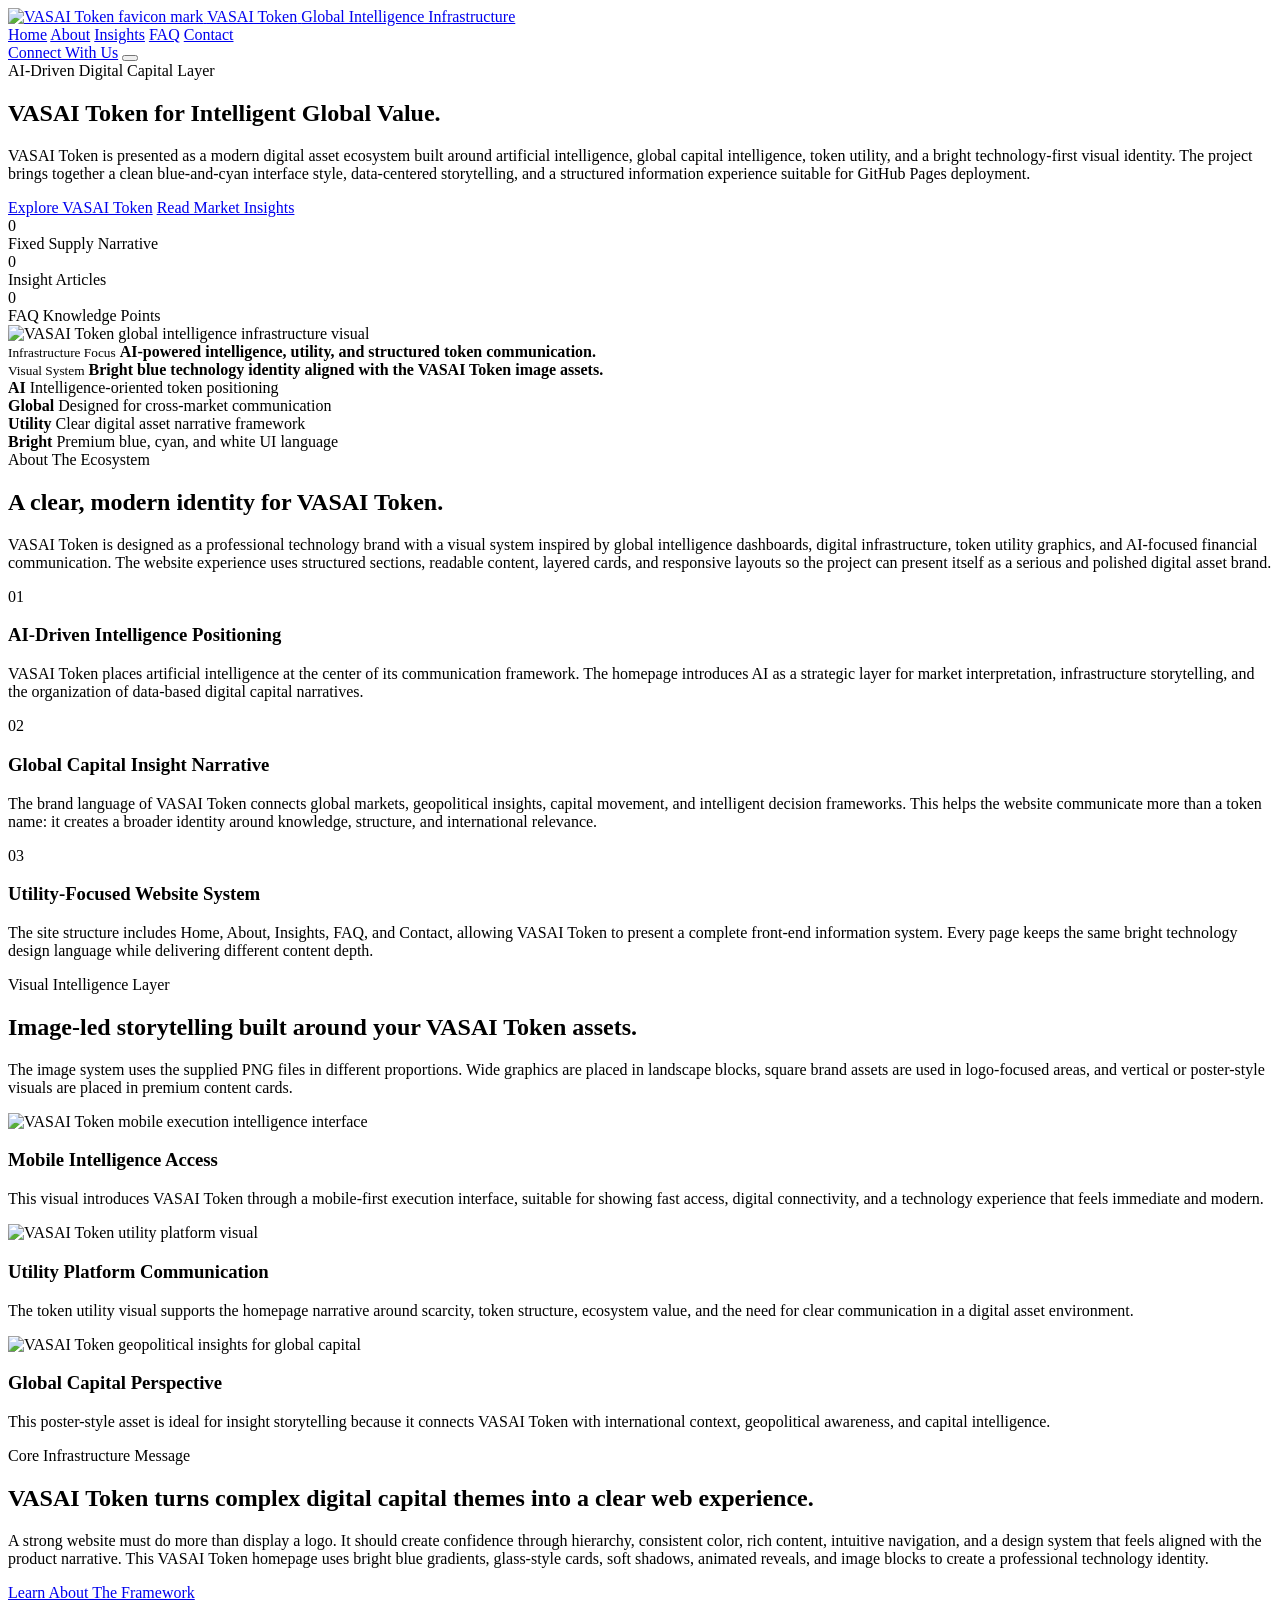
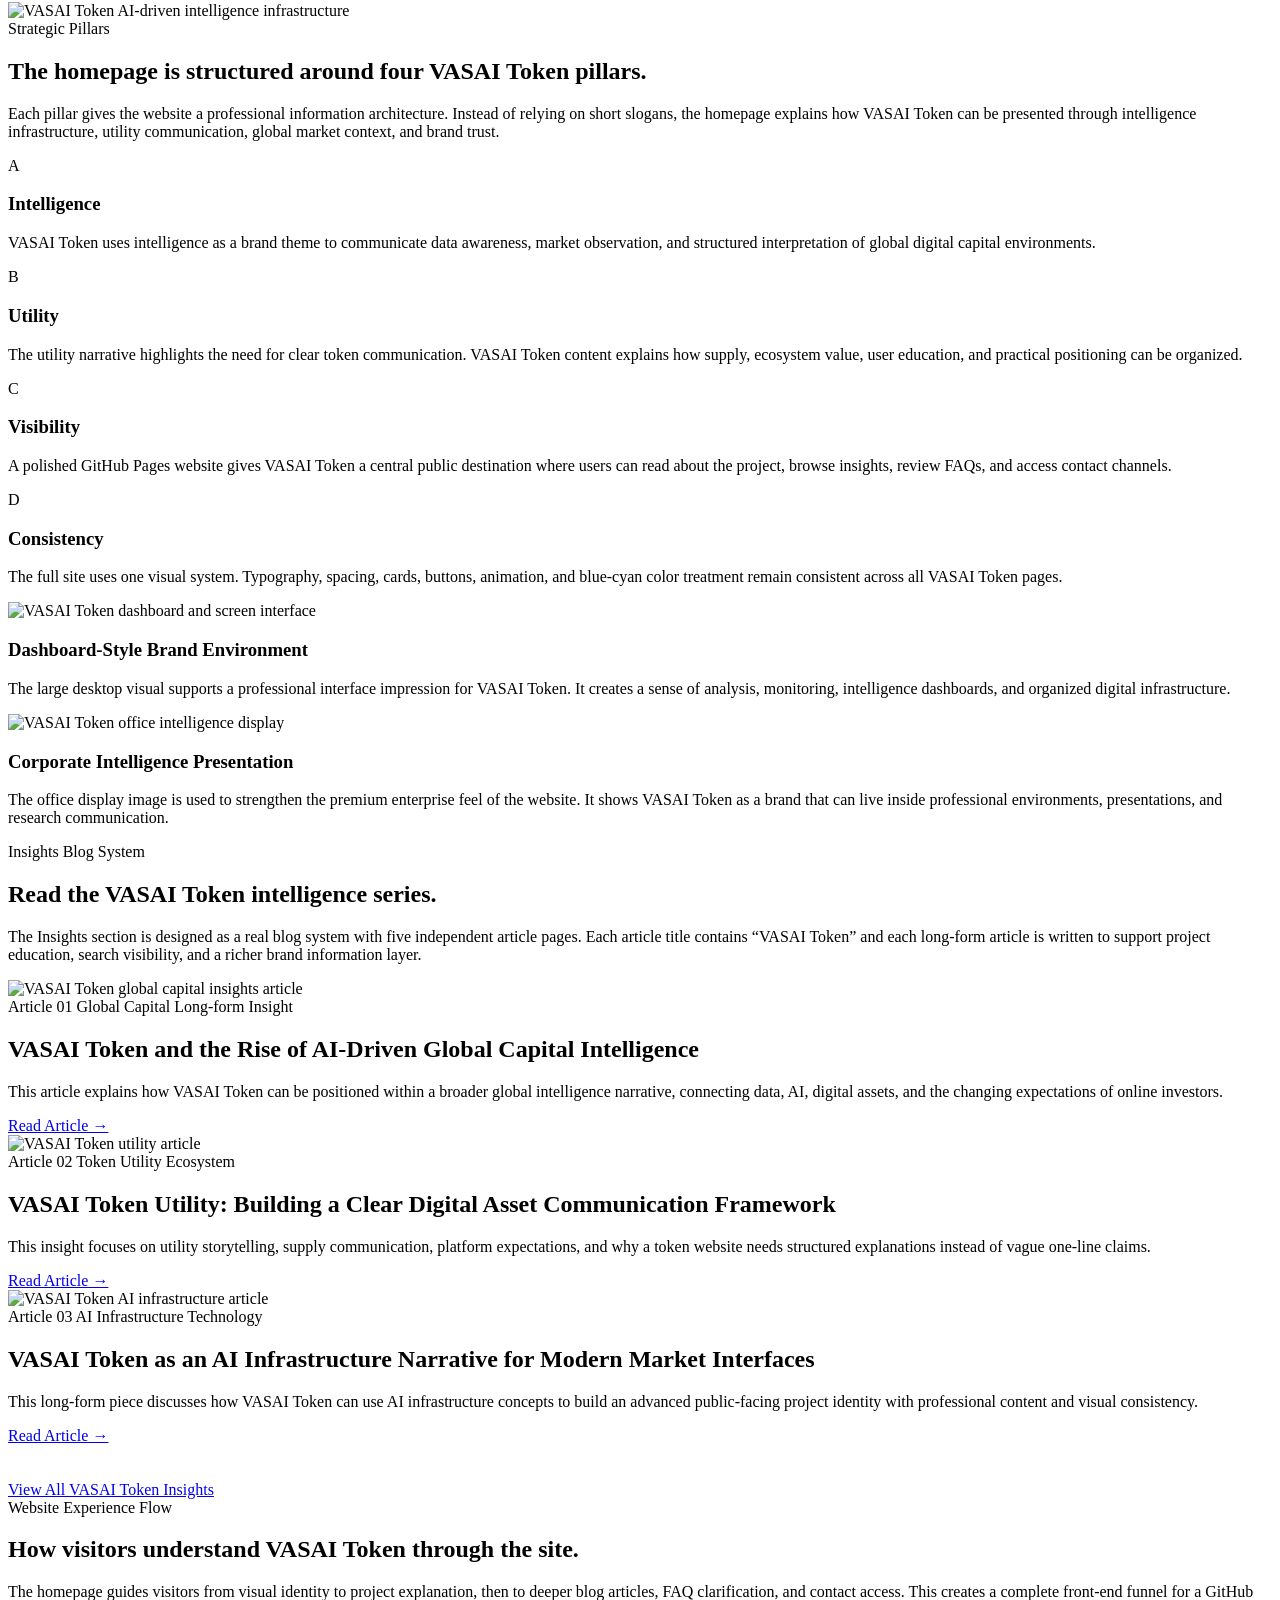
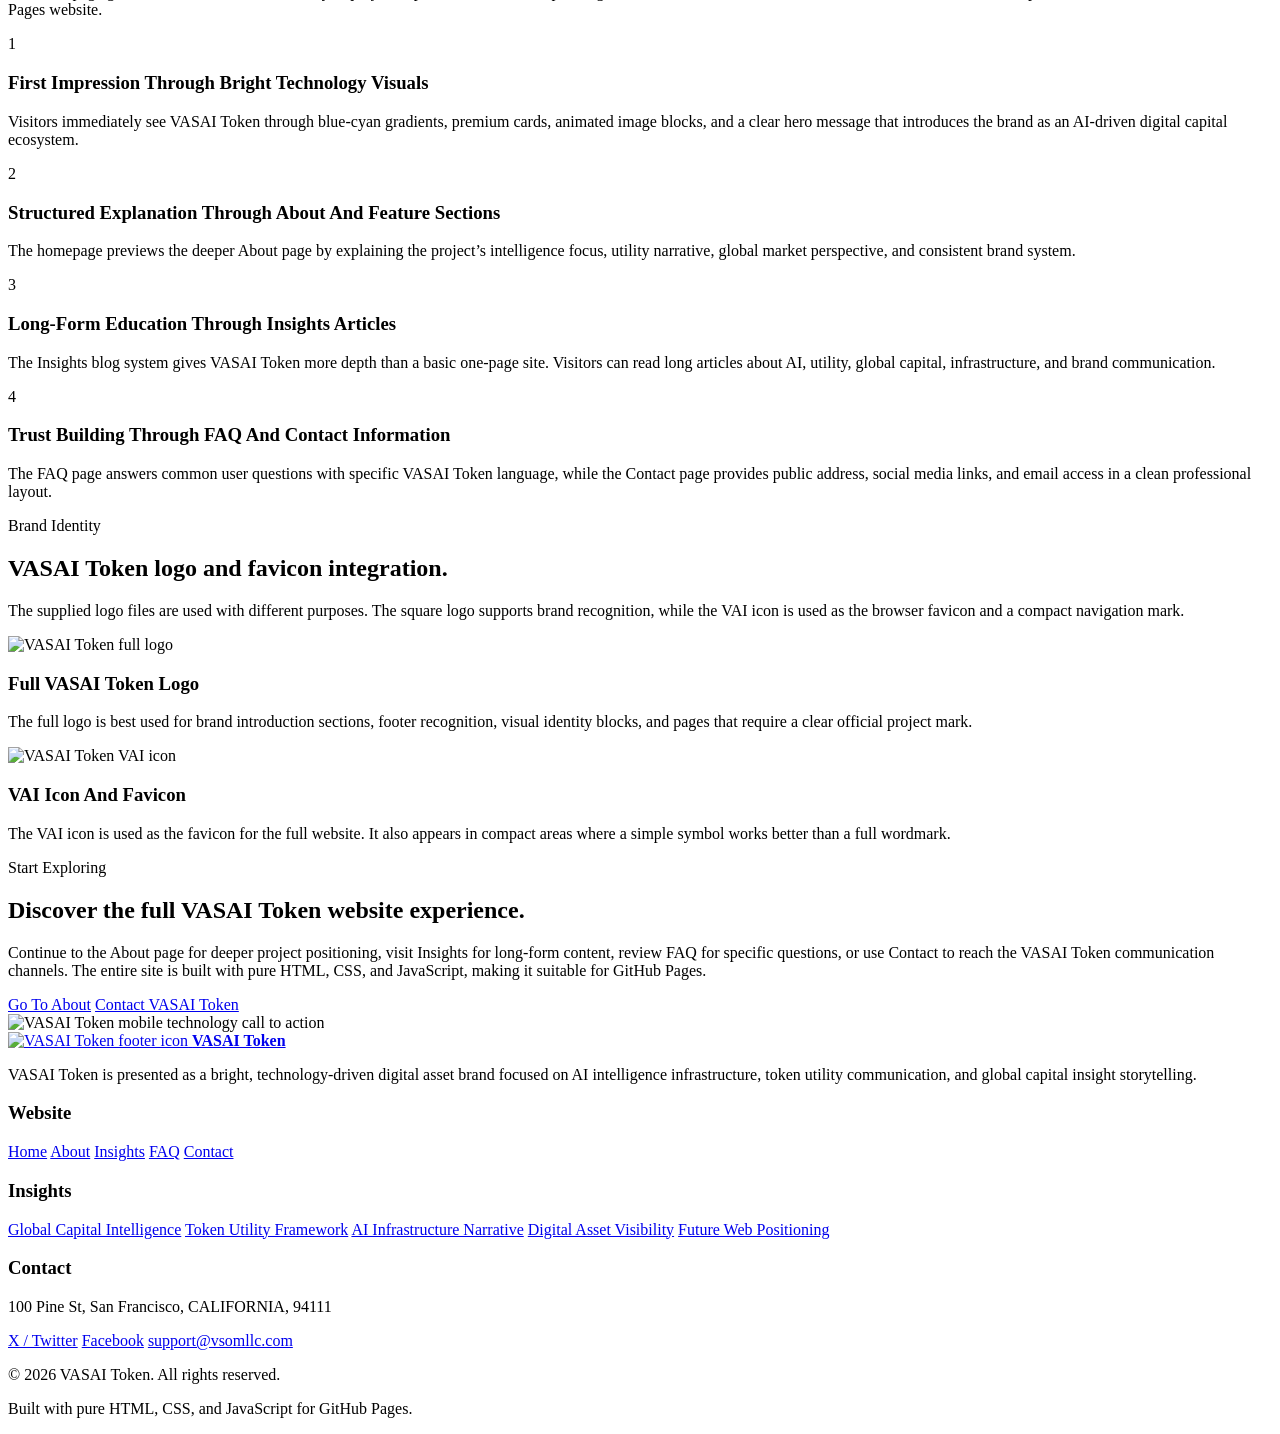
==== index.html @ 3eae5c6b "Create index.html" ====
<!DOCTYPE html>
<html lang="en">
<head>
  <meta charset="UTF-8">
  <meta name="viewport" content="width=device-width, initial-scale=1.0">

  <title>VASAI Token | Global Intelligence Infrastructure for AI-Driven Digital Capital</title>
  <meta name="description" content="VASAI Token is a bright technology-driven digital asset brand built around AI intelligence infrastructure, global insights, token utility, and a modern capital ecosystem.">
  <meta name="keywords" content="VASAI Token, AI token, digital capital, intelligence infrastructure, token utility, global insights, VASAI">
  <meta name="author" content="VASAI Token">

  <meta property="og:title" content="VASAI Token | Global Intelligence Infrastructure">
  <meta property="og:description" content="Explore VASAI Token, a modern digital capital ecosystem designed with AI-driven intelligence infrastructure, bright technology visuals, and global market insight positioning.">
  <meta property="og:type" content="website">
  <meta property="og:url" content="https://VASAIToken.github.io">
  <meta property="og:image" content="https://VASAIToken.github.io/images/4.png">

  <link rel="icon" type="image/png" href="images/vai.png">
  <link rel="stylesheet" href="css/style.css">
  <script defer src="js/main.js"></script>
</head>

<body>
  <!-- ================= Header ================= -->
  <header class="site-header">
    <div class="container">
      <div class="navbar">
        <a href="index.html" class="brand" aria-label="VASAI Token Home">
          <img src="images/vai.png" alt="VASAI Token favicon mark">
          <span class="brand-text">
            <span class="brand-name">VASAI Token</span>
            <span class="brand-tagline">Global Intelligence Infrastructure</span>
          </span>
        </a>

        <nav class="nav-links" aria-label="Main navigation">
          <a href="index.html">Home</a>
          <a href="about.html">About</a>
          <a href="insights.html">Insights</a>
          <a href="faq.html">FAQ</a>
          <a href="contact.html">Contact</a>
        </nav>

        <div class="nav-actions">
          <a href="contact.html" class="btn btn-primary">Connect With Us</a>
          <button class="menu-toggle" aria-label="Open menu">
            <span></span>
            <span></span>
            <span></span>
          </button>
        </div>
      </div>
    </div>
  </header>

  <main class="page-main">
    <!-- ================= Hero ================= -->
    <section class="hero">
      <div class="container">
        <div class="hero-grid">
          <div class="hero-content fade-in">
            <span class="kicker">AI-Driven Digital Capital Layer</span>

            <h1 class="hero-title">
              <span>VASAI Token</span>
              <span class="gradient-text">for Intelligent</span>
              <span>Global Value.</span>
            </h1>

            <p class="hero-copy">
              VASAI Token is presented as a modern digital asset ecosystem built around artificial intelligence,
              global capital intelligence, token utility, and a bright technology-first visual identity. The project
              brings together a clean blue-and-cyan interface style, data-centered storytelling, and a structured
              information experience suitable for GitHub Pages deployment.
            </p>

            <div class="hero-actions">
              <a href="about.html" class="btn btn-primary">Explore VASAI Token</a>
              <a href="insights.html" class="btn btn-secondary">Read Market Insights</a>
            </div>

            <div class="hero-metrics">
              <div class="metric-card">
                <div class="metric-value" data-count="400" data-suffix="M">0</div>
                <div class="metric-label">Fixed Supply Narrative</div>
              </div>

              <div class="metric-card">
                <div class="metric-value" data-count="5" data-suffix="+">0</div>
                <div class="metric-label">Insight Articles</div>
              </div>

              <div class="metric-card">
                <div class="metric-value" data-count="15" data-suffix="+">0</div>
                <div class="metric-label">FAQ Knowledge Points</div>
              </div>
            </div>
          </div>

          <div class="hero-visual reveal">
            <div class="orb orb-a float"></div>
            <div class="orb orb-b float-delay"></div>

            <div class="hero-frame pulse-glow">
              <img src="images/4.png" alt="VASAI Token global intelligence infrastructure visual">
            </div>

            <div class="float-card one float">
              <small>Infrastructure Focus</small>
              <strong>AI-powered intelligence, utility, and structured token communication.</strong>
            </div>

            <div class="float-card two float-delay">
              <small>Visual System</small>
              <strong>Bright blue technology identity aligned with the VASAI Token image assets.</strong>
            </div>
          </div>
        </div>
      </div>
    </section>

    <!-- ================= Trust / Positioning Strip ================= -->
    <section class="section-sm">
      <div class="container">
        <div class="stat-strip reveal">
          <div class="stat-box">
            <strong>AI</strong>
            <span>Intelligence-oriented token positioning</span>
          </div>

          <div class="stat-box">
            <strong>Global</strong>
            <span>Designed for cross-market communication</span>
          </div>

          <div class="stat-box">
            <strong>Utility</strong>
            <span>Clear digital asset narrative framework</span>
          </div>

          <div class="stat-box">
            <strong>Bright</strong>
            <span>Premium blue, cyan, and white UI language</span>
          </div>
        </div>
      </div>
    </section>

    <!-- ================= About Preview ================= -->
    <section class="section">
      <div class="container">
        <div class="section-head split">
          <div class="reveal">
            <span class="kicker">About The Ecosystem</span>
            <h2 class="section-title">A clear, modern identity for VASAI Token.</h2>
          </div>

          <p class="section-lead reveal">
            VASAI Token is designed as a professional technology brand with a visual system inspired by global
            intelligence dashboards, digital infrastructure, token utility graphics, and AI-focused financial
            communication. The website experience uses structured sections, readable content, layered cards,
            and responsive layouts so the project can present itself as a serious and polished digital asset brand.
          </p>
        </div>

        <div class="grid-3">
          <article class="card reveal">
            <div class="icon-badge">01</div>
            <h3>AI-Driven Intelligence Positioning</h3>
            <p>
              VASAI Token places artificial intelligence at the center of its communication framework. The homepage
              introduces AI as a strategic layer for market interpretation, infrastructure storytelling, and the
              organization of data-based digital capital narratives.
            </p>
          </article>

          <article class="card reveal">
            <div class="icon-badge">02</div>
            <h3>Global Capital Insight Narrative</h3>
            <p>
              The brand language of VASAI Token connects global markets, geopolitical insights, capital movement,
              and intelligent decision frameworks. This helps the website communicate more than a token name: it
              creates a broader identity around knowledge, structure, and international relevance.
            </p>
          </article>

          <article class="card reveal">
            <div class="icon-badge">03</div>
            <h3>Utility-Focused Website System</h3>
            <p>
              The site structure includes Home, About, Insights, FAQ, and Contact, allowing VASAI Token to present
              a complete front-end information system. Every page keeps the same bright technology design language
              while delivering different content depth.
            </p>
          </article>
        </div>
      </div>
    </section>

    <!-- ================= Visual Story Section ================= -->
    <section class="section">
      <div class="container">
        <div class="section-head text-center reveal">
          <span class="kicker">Visual Intelligence Layer</span>
          <h2 class="section-title">Image-led storytelling built around your VASAI Token assets.</h2>
          <p class="section-lead">
            The image system uses the supplied PNG files in different proportions. Wide graphics are placed in
            landscape blocks, square brand assets are used in logo-focused areas, and vertical or poster-style
            visuals are placed in premium content cards.
          </p>
        </div>

        <div class="grid-3">
          <div class="image-card image-wide reveal">
            <img src="images/1.png" alt="VASAI Token mobile execution intelligence interface">
            <div class="image-caption">
              <h3>Mobile Intelligence Access</h3>
              <p>
                This visual introduces VASAI Token through a mobile-first execution interface, suitable for showing
                fast access, digital connectivity, and a technology experience that feels immediate and modern.
              </p>
            </div>
          </div>

          <div class="image-card image-wide reveal">
            <img src="images/2.png" alt="VASAI Token utility platform visual">
            <div class="image-caption">
              <h3>Utility Platform Communication</h3>
              <p>
                The token utility visual supports the homepage narrative around scarcity, token structure, ecosystem
                value, and the need for clear communication in a digital asset environment.
              </p>
            </div>
          </div>

          <div class="image-card image-tall reveal">
            <img src="images/3.png" alt="VASAI Token geopolitical insights for global capital">
            <div class="image-caption">
              <h3>Global Capital Perspective</h3>
              <p>
                This poster-style asset is ideal for insight storytelling because it connects VASAI Token with
                international context, geopolitical awareness, and capital intelligence.
              </p>
            </div>
          </div>
        </div>
      </div>
    </section>

    <!-- ================= Feature Band ================= -->
    <section class="section">
      <div class="container">
        <div class="feature-band reveal">
          <div class="feature-band-grid">
            <div>
              <span class="kicker">Core Infrastructure Message</span>
              <h2>VASAI Token turns complex digital capital themes into a clear web experience.</h2>
              <p>
                A strong website must do more than display a logo. It should create confidence through hierarchy,
                consistent color, rich content, intuitive navigation, and a design system that feels aligned with
                the product narrative. This VASAI Token homepage uses bright blue gradients, glass-style cards,
                soft shadows, animated reveals, and image blocks to create a professional technology identity.
              </p>
              <a href="about.html" class="btn btn-secondary">Learn About The Framework</a>
            </div>

            <div>
              <img src="images/5.png" alt="VASAI Token AI-driven intelligence infrastructure">
            </div>
          </div>
        </div>
      </div>
    </section>

    <!-- ================= Core Pillars ================= -->
    <section class="section">
      <div class="container">
        <div class="section-head split">
          <div class="reveal">
            <span class="kicker">Strategic Pillars</span>
            <h2 class="section-title">The homepage is structured around four VASAI Token pillars.</h2>
          </div>

          <p class="section-lead reveal">
            Each pillar gives the website a professional information architecture. Instead of relying on short
            slogans, the homepage explains how VASAI Token can be presented through intelligence infrastructure,
            utility communication, global market context, and brand trust.
          </p>
        </div>

        <div class="grid-4">
          <article class="card reveal">
            <div class="icon-badge">A</div>
            <h3>Intelligence</h3>
            <p>
              VASAI Token uses intelligence as a brand theme to communicate data awareness, market observation,
              and structured interpretation of global digital capital environments.
            </p>
          </article>

          <article class="card reveal">
            <div class="icon-badge">B</div>
            <h3>Utility</h3>
            <p>
              The utility narrative highlights the need for clear token communication. VASAI Token content explains
              how supply, ecosystem value, user education, and practical positioning can be organized.
            </p>
          </article>

          <article class="card reveal">
            <div class="icon-badge">C</div>
            <h3>Visibility</h3>
            <p>
              A polished GitHub Pages website gives VASAI Token a central public destination where users can read
              about the project, browse insights, review FAQs, and access contact channels.
            </p>
          </article>

          <article class="card reveal">
            <div class="icon-badge">D</div>
            <h3>Consistency</h3>
            <p>
              The full site uses one visual system. Typography, spacing, cards, buttons, animation, and blue-cyan
              color treatment remain consistent across all VASAI Token pages.
            </p>
          </article>
        </div>
      </div>
    </section>

    <!-- ================= Product / Dashboard Visual ================= -->
    <section class="section">
      <div class="container">
        <div class="grid-2">
          <div class="image-card image-wide reveal">
            <img src="images/6.png" alt="VASAI Token dashboard and screen interface">
            <div class="image-caption">
              <h3>Dashboard-Style Brand Environment</h3>
              <p>
                The large desktop visual supports a professional interface impression for VASAI Token. It creates
                a sense of analysis, monitoring, intelligence dashboards, and organized digital infrastructure.
              </p>
            </div>
          </div>

          <div class="image-card image-wide reveal">
            <img src="images/7.png" alt="VASAI Token office intelligence display">
            <div class="image-caption">
              <h3>Corporate Intelligence Presentation</h3>
              <p>
                The office display image is used to strengthen the premium enterprise feel of the website. It shows
                VASAI Token as a brand that can live inside professional environments, presentations, and research
                communication.
              </p>
            </div>
          </div>
        </div>
      </div>
    </section>

    <!-- ================= Insights Preview ================= -->
    <section class="section">
      <div class="container">
        <div class="section-head text-center reveal">
          <span class="kicker">Insights Blog System</span>
          <h2 class="section-title">Read the VASAI Token intelligence series.</h2>
          <p class="section-lead">
            The Insights section is designed as a real blog system with five independent article pages. Each article
            title contains “VASAI Token” and each long-form article is written to support project education, search
            visibility, and a richer brand information layer.
          </p>
        </div>

        <div class="blog-grid">
          <article class="blog-card reveal">
            <div class="blog-card-image">
              <img src="images/3.png" alt="VASAI Token global capital insights article">
            </div>

            <div>
              <div class="blog-meta">
                <span>Article 01</span>
                <span>Global Capital</span>
                <span>Long-form Insight</span>
              </div>
              <h2>VASAI Token and the Rise of AI-Driven Global Capital Intelligence</h2>
              <p>
                This article explains how VASAI Token can be positioned within a broader global intelligence narrative,
                connecting data, AI, digital assets, and the changing expectations of online investors.
              </p>
              <a href="article-1.html" class="btn-text">Read Article →</a>
            </div>
          </article>

          <article class="blog-card reveal">
            <div class="blog-card-image">
              <img src="images/2.png" alt="VASAI Token utility article">
            </div>

            <div>
              <div class="blog-meta">
                <span>Article 02</span>
                <span>Token Utility</span>
                <span>Ecosystem</span>
              </div>
              <h2>VASAI Token Utility: Building a Clear Digital Asset Communication Framework</h2>
              <p>
                This insight focuses on utility storytelling, supply communication, platform expectations, and why
                a token website needs structured explanations instead of vague one-line claims.
              </p>
              <a href="article-2.html" class="btn-text">Read Article →</a>
            </div>
          </article>

          <article class="blog-card reveal">
            <div class="blog-card-image">
              <img src="images/5.png" alt="VASAI Token AI infrastructure article">
            </div>

            <div>
              <div class="blog-meta">
                <span>Article 03</span>
                <span>AI Infrastructure</span>
                <span>Technology</span>
              </div>
              <h2>VASAI Token as an AI Infrastructure Narrative for Modern Market Interfaces</h2>
              <p>
                This long-form piece discusses how VASAI Token can use AI infrastructure concepts to build an advanced
                public-facing project identity with professional content and visual consistency.
              </p>
              <a href="article-3.html" class="btn-text">Read Article →</a>
            </div>
          </article>
        </div>

        <div class="text-center" style="margin-top: 36px;">
          <a href="insights.html" class="btn btn-primary">View All VASAI Token Insights</a>
        </div>
      </div>
    </section>

    <!-- ================= Process / Roadmap Style Section ================= -->
    <section class="section">
      <div class="container">
        <div class="section-head split">
          <div class="reveal">
            <span class="kicker">Website Experience Flow</span>
            <h2 class="section-title">How visitors understand VASAI Token through the site.</h2>
          </div>

          <p class="section-lead reveal">
            The homepage guides visitors from visual identity to project explanation, then to deeper blog articles,
            FAQ clarification, and contact access. This creates a complete front-end funnel for a GitHub Pages website.
          </p>
        </div>

        <div class="timeline">
          <div class="timeline-item reveal">
            <div class="timeline-number">1</div>
            <h3>First Impression Through Bright Technology Visuals</h3>
            <p>
              Visitors immediately see VASAI Token through blue-cyan gradients, premium cards, animated image blocks,
              and a clear hero message that introduces the brand as an AI-driven digital capital ecosystem.
            </p>
          </div>

          <div class="timeline-item reveal">
            <div class="timeline-number">2</div>
            <h3>Structured Explanation Through About And Feature Sections</h3>
            <p>
              The homepage previews the deeper About page by explaining the project’s intelligence focus, utility
              narrative, global market perspective, and consistent brand system.
            </p>
          </div>

          <div class="timeline-item reveal">
            <div class="timeline-number">3</div>
            <h3>Long-Form Education Through Insights Articles</h3>
            <p>
              The Insights blog system gives VASAI Token more depth than a basic one-page site. Visitors can read
              long articles about AI, utility, global capital, infrastructure, and brand communication.
            </p>
          </div>

          <div class="timeline-item reveal">
            <div class="timeline-number">4</div>
            <h3>Trust Building Through FAQ And Contact Information</h3>
            <p>
              The FAQ page answers common user questions with specific VASAI Token language, while the Contact page
              provides public address, social media links, and email access in a clean professional layout.
            </p>
          </div>
        </div>
      </div>
    </section>

    <!-- ================= Logo / Brand System ================= -->
    <section class="section">
      <div class="container">
        <div class="section-head text-center reveal">
          <span class="kicker">Brand Identity</span>
          <h2 class="section-title">VASAI Token logo and favicon integration.</h2>
          <p class="section-lead">
            The supplied logo files are used with different purposes. The square logo supports brand recognition,
            while the VAI icon is used as the browser favicon and a compact navigation mark.
          </p>
        </div>

        <div class="grid-2">
          <div class="image-card image-square reveal">
            <img src="images/logo.png" alt="VASAI Token full logo">
            <div class="image-caption">
              <h3>Full VASAI Token Logo</h3>
              <p>
                The full logo is best used for brand introduction sections, footer recognition, visual identity
                blocks, and pages that require a clear official project mark.
              </p>
            </div>
          </div>

          <div class="image-card image-square reveal">
            <img src="images/vai.png" alt="VASAI Token VAI icon">
            <div class="image-caption">
              <h3>VAI Icon And Favicon</h3>
              <p>
                The VAI icon is used as the favicon for the full website. It also appears in compact areas where
                a simple symbol works better than a full wordmark.
              </p>
            </div>
          </div>
        </div>
      </div>
    </section>

    <!-- ================= Final CTA ================= -->
    <section class="section">
      <div class="container">
        <div class="feature-band reveal">
          <div class="feature-band-grid">
            <div>
              <span class="kicker">Start Exploring</span>
              <h2>Discover the full VASAI Token website experience.</h2>
              <p>
                Continue to the About page for deeper project positioning, visit Insights for long-form content,
                review FAQ for specific questions, or use Contact to reach the VASAI Token communication channels.
                The entire site is built with pure HTML, CSS, and JavaScript, making it suitable for GitHub Pages.
              </p>

              <div class="hero-actions">
                <a href="about.html" class="btn btn-secondary">Go To About</a>
                <a href="contact.html" class="btn btn-primary">Contact VASAI Token</a>
              </div>
            </div>

            <div>
              <img src="images/1.png" alt="VASAI Token mobile technology call to action">
            </div>
          </div>
        </div>
      </div>
    </section>
  </main>

  <!-- ================= Footer ================= -->
  <footer class="site-footer">
    <div class="container">
      <div class="footer-grid">
        <div class="footer-col">
          <a href="index.html" class="footer-brand">
            <img src="images/vai.png" alt="VASAI Token footer icon">
            <strong>VASAI Token</strong>
          </a>

          <p class="footer-text">
            VASAI Token is presented as a bright, technology-driven digital asset brand focused on AI intelligence
            infrastructure, token utility communication, and global capital insight storytelling.
          </p>
        </div>

        <div class="footer-col">
          <h3>Website</h3>
          <a href="index.html">Home</a>
          <a href="about.html">About</a>
          <a href="insights.html">Insights</a>
          <a href="faq.html">FAQ</a>
          <a href="contact.html">Contact</a>
        </div>

        <div class="footer-col">
          <h3>Insights</h3>
          <a href="article-1.html">Global Capital Intelligence</a>
          <a href="article-2.html">Token Utility Framework</a>
          <a href="article-3.html">AI Infrastructure Narrative</a>
          <a href="article-4.html">Digital Asset Visibility</a>
          <a href="article-5.html">Future Web Positioning</a>
        </div>

        <div class="footer-col">
          <h3>Contact</h3>
          <p>100 Pine St, San Francisco, CALIFORNIA, 94111</p>
          <a href="https://x.com/VaneMatrixNEWS" target="_blank" rel="noopener noreferrer">X / Twitter</a>
          <a href="https://www.facebook.com/profile.php?id=61590286723807" target="_blank" rel="noopener noreferrer">Facebook</a>
          <a href="mailto:support@vsomllc.com">support@vsomllc.com</a>
        </div>
      </div>

      <div class="footer-bottom">
        <p>© 2026 VASAI Token. All rights reserved.</p>
        <p>Built with pure HTML, CSS, and JavaScript for GitHub Pages.</p>
      </div>
    </div>
  </footer>
</body>
</html>
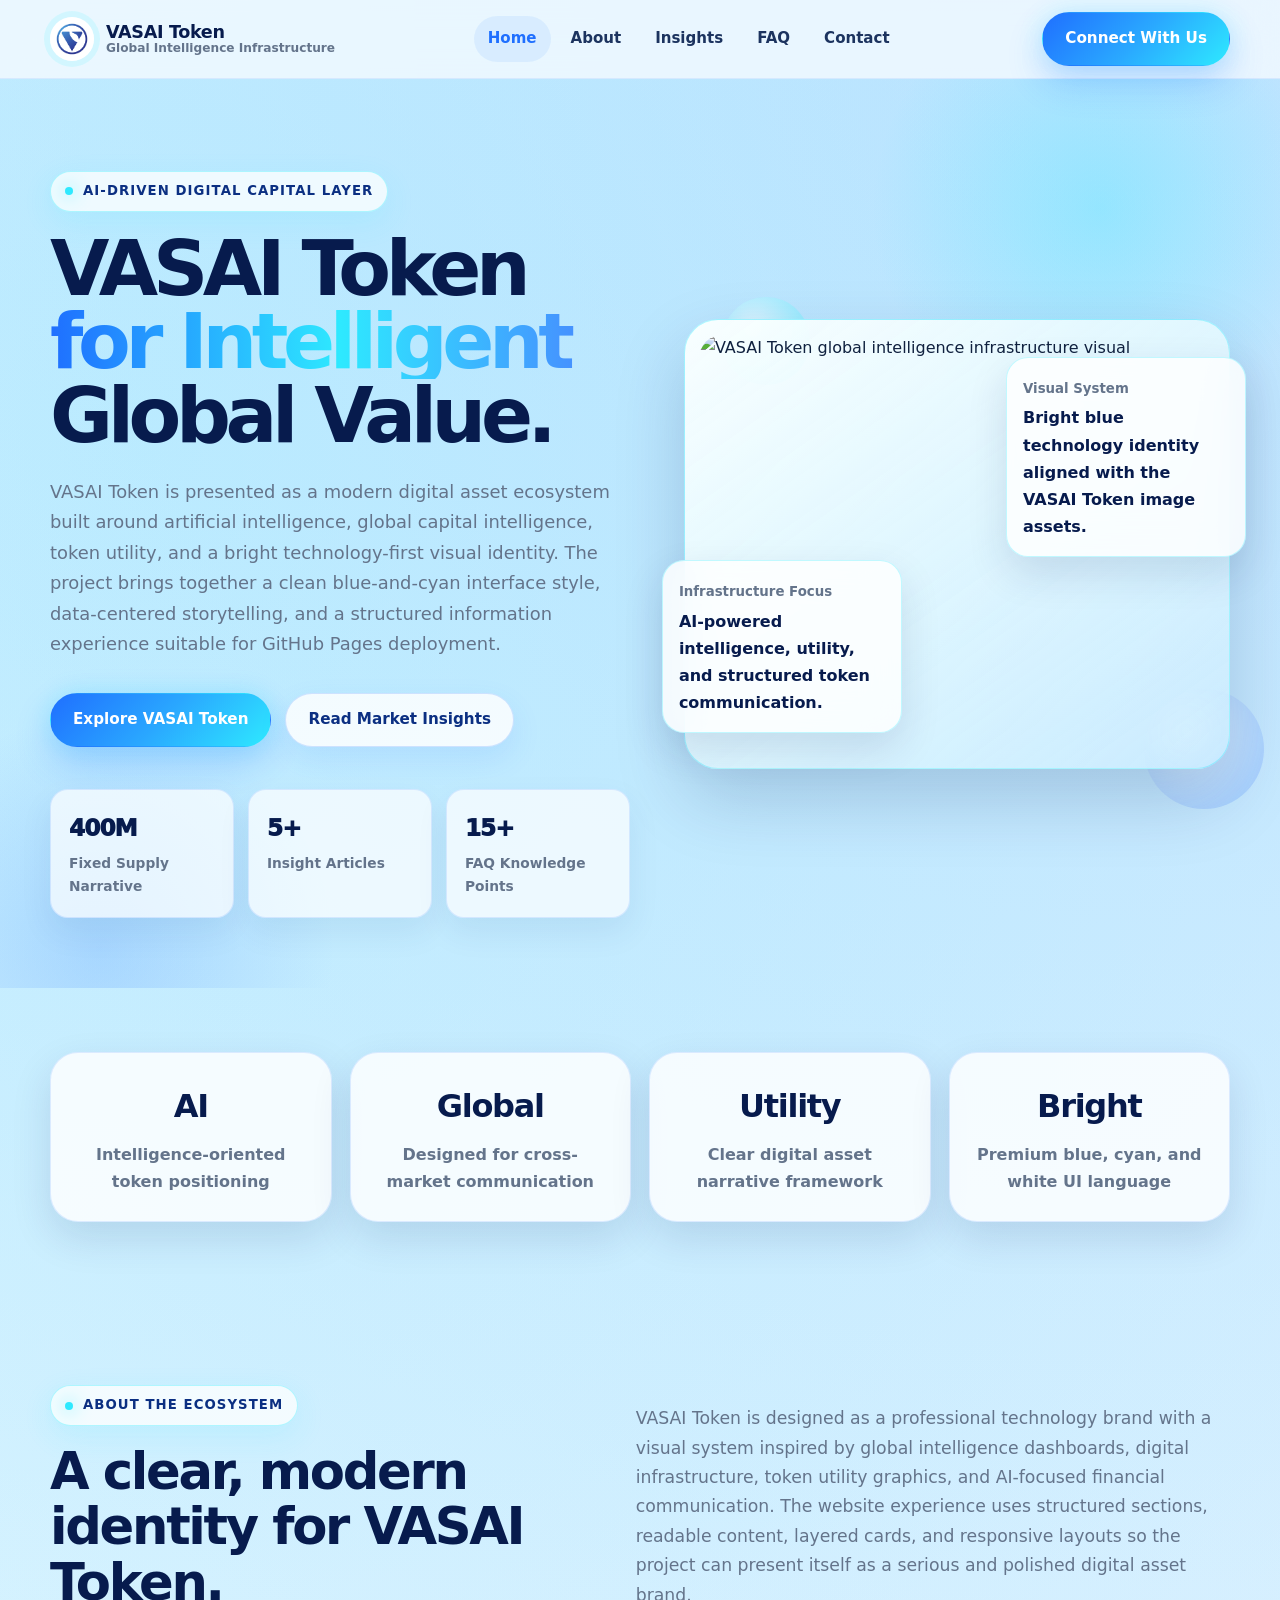
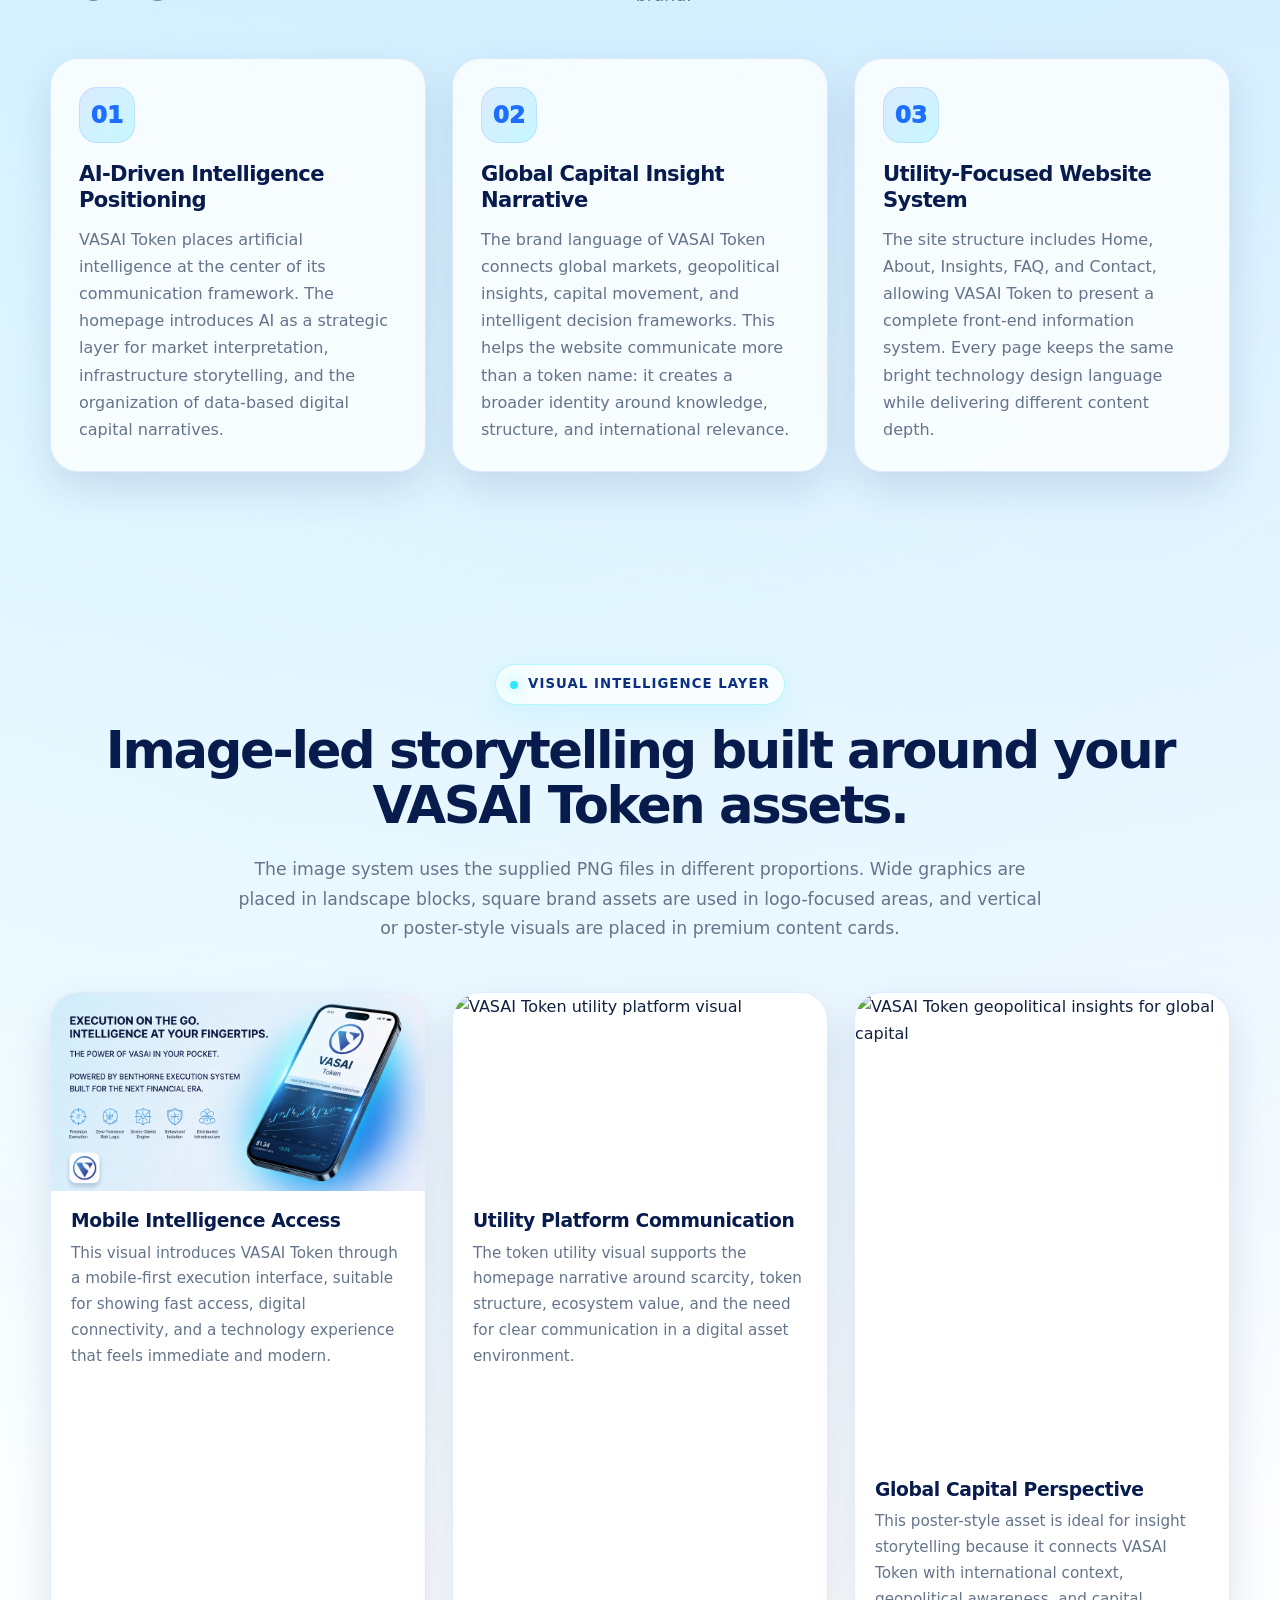
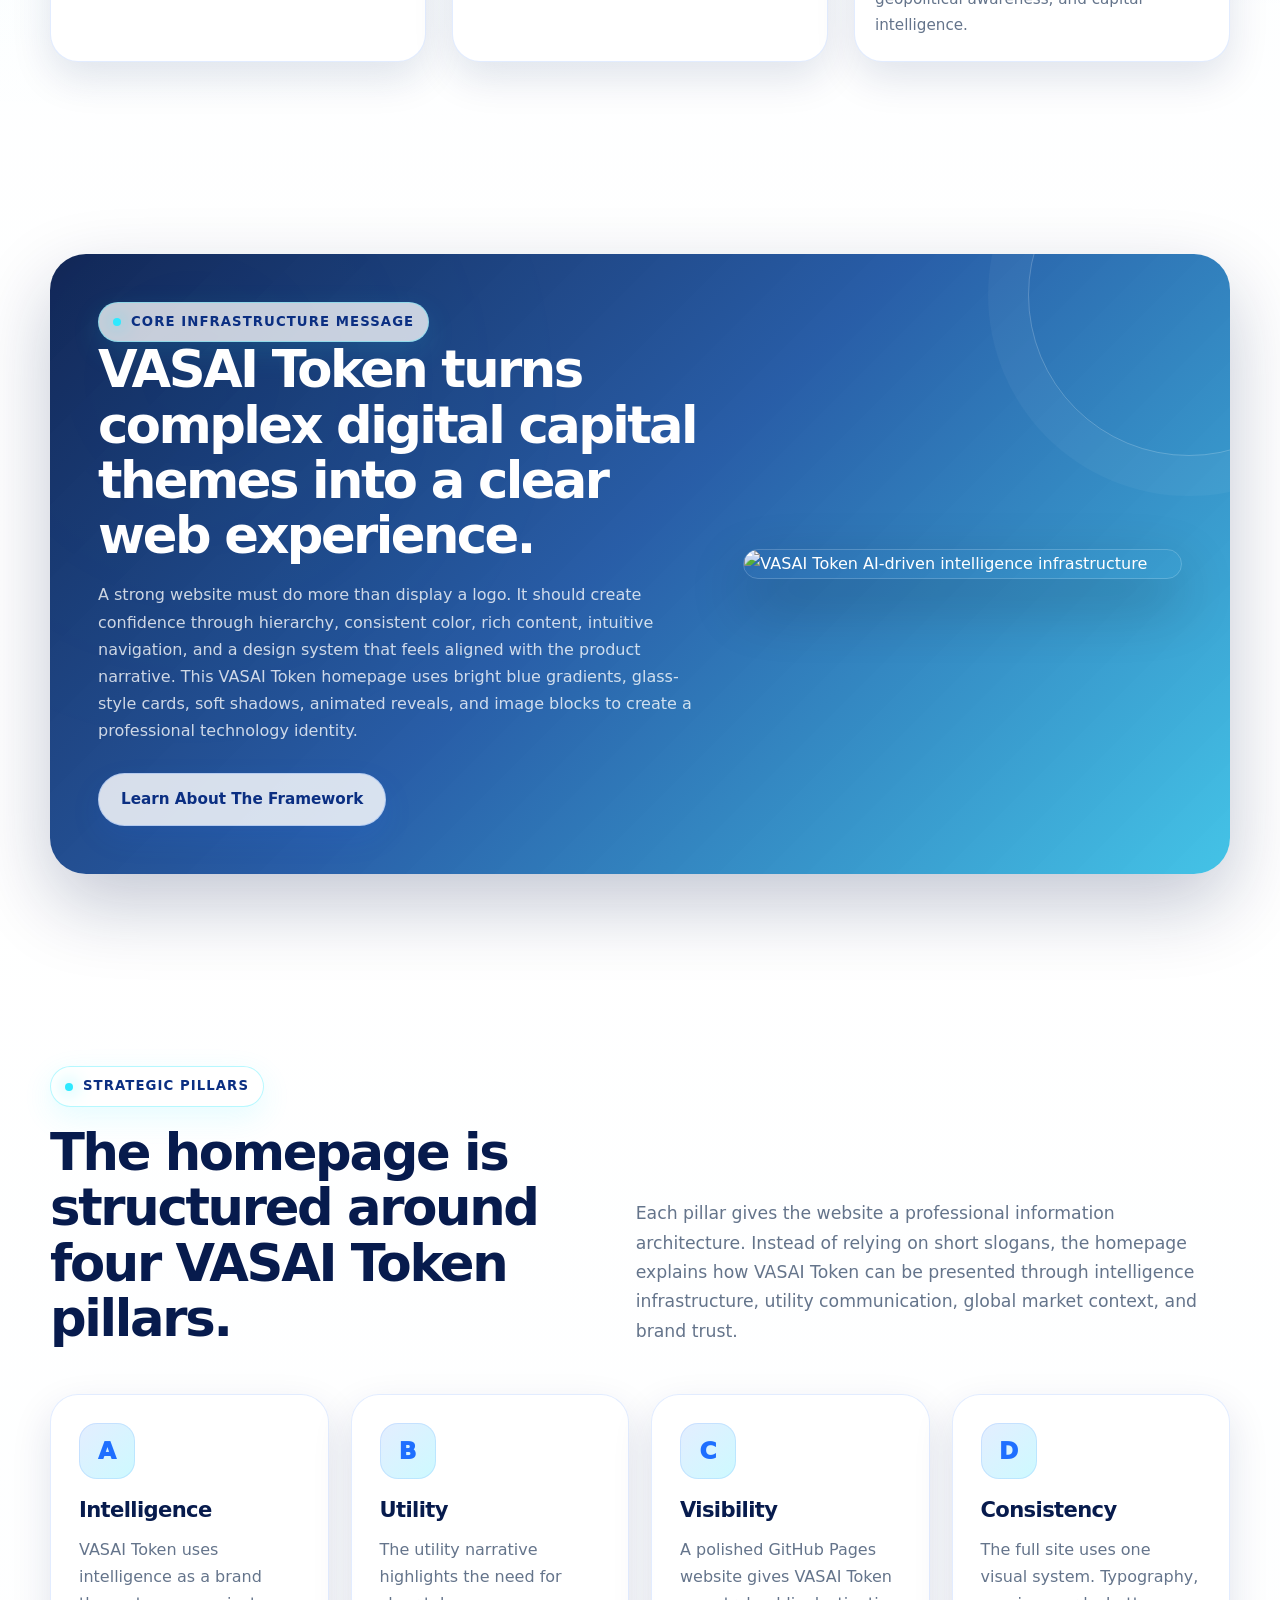
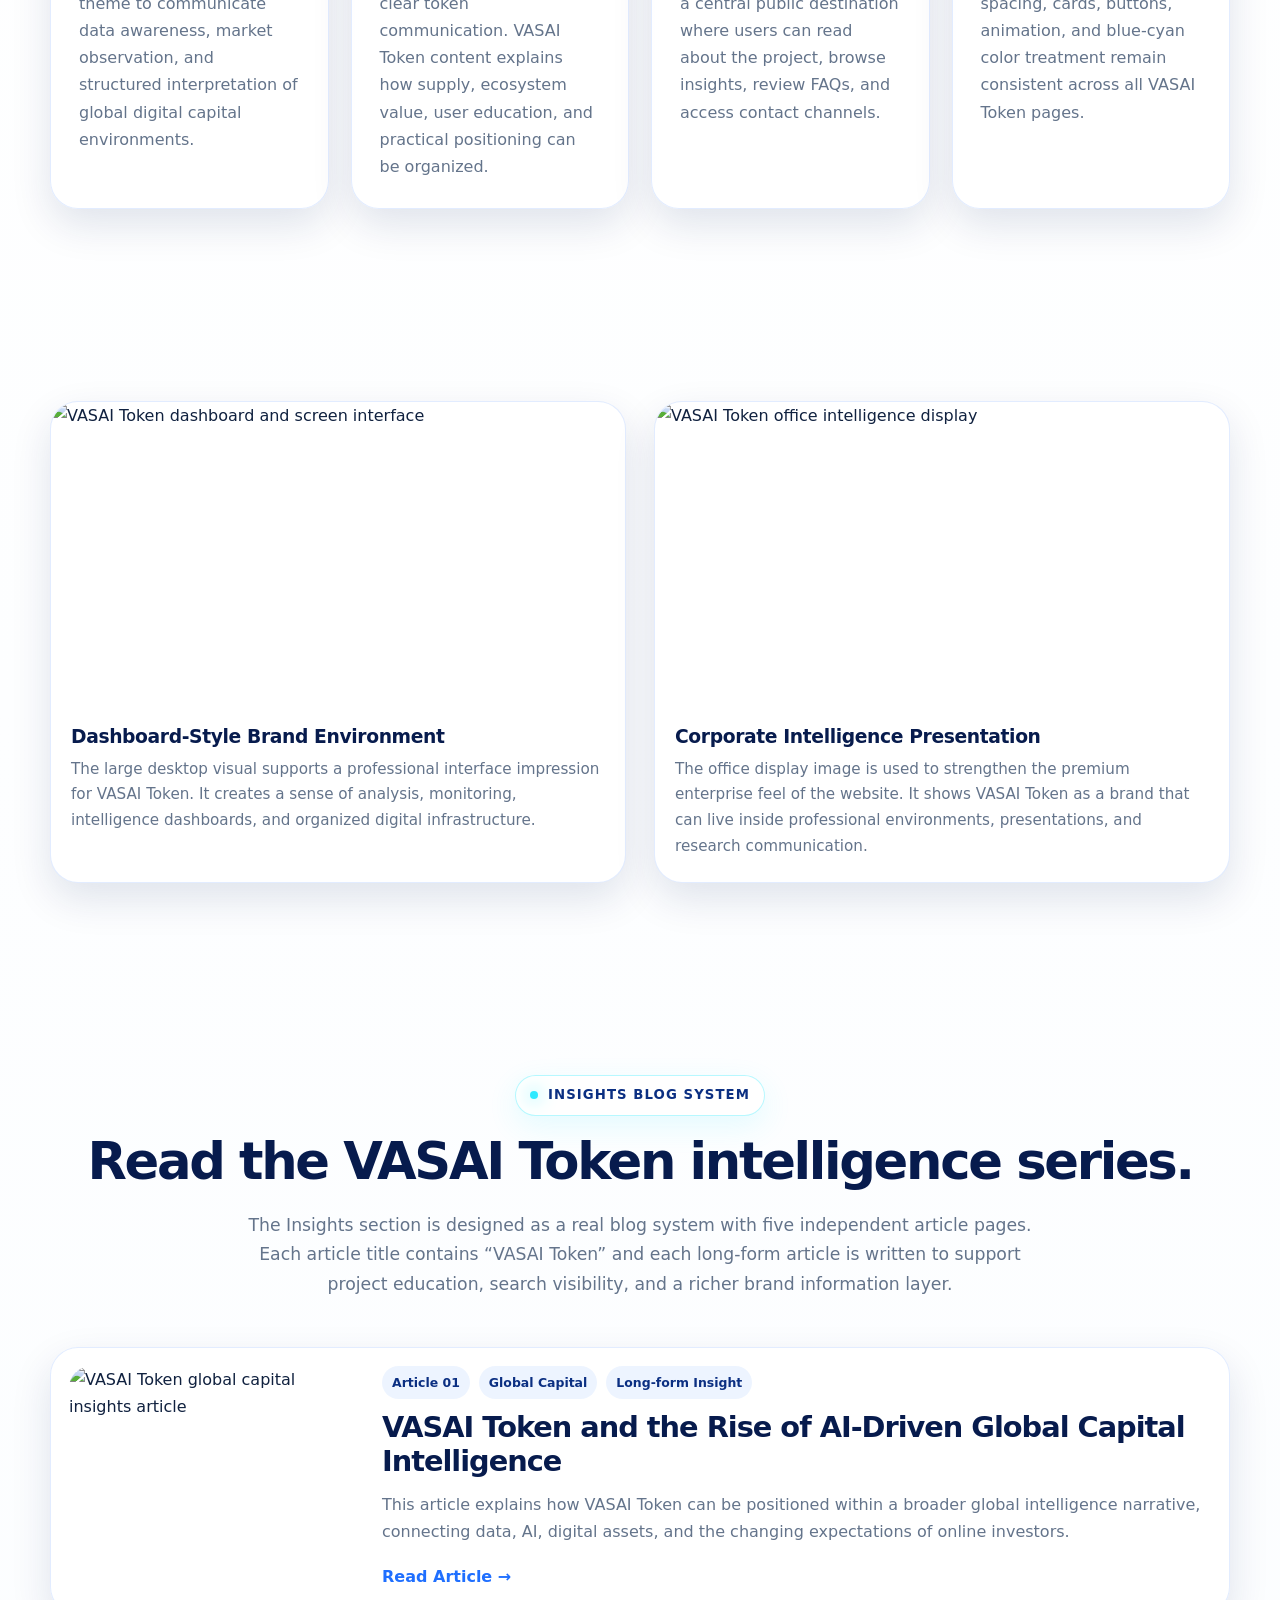
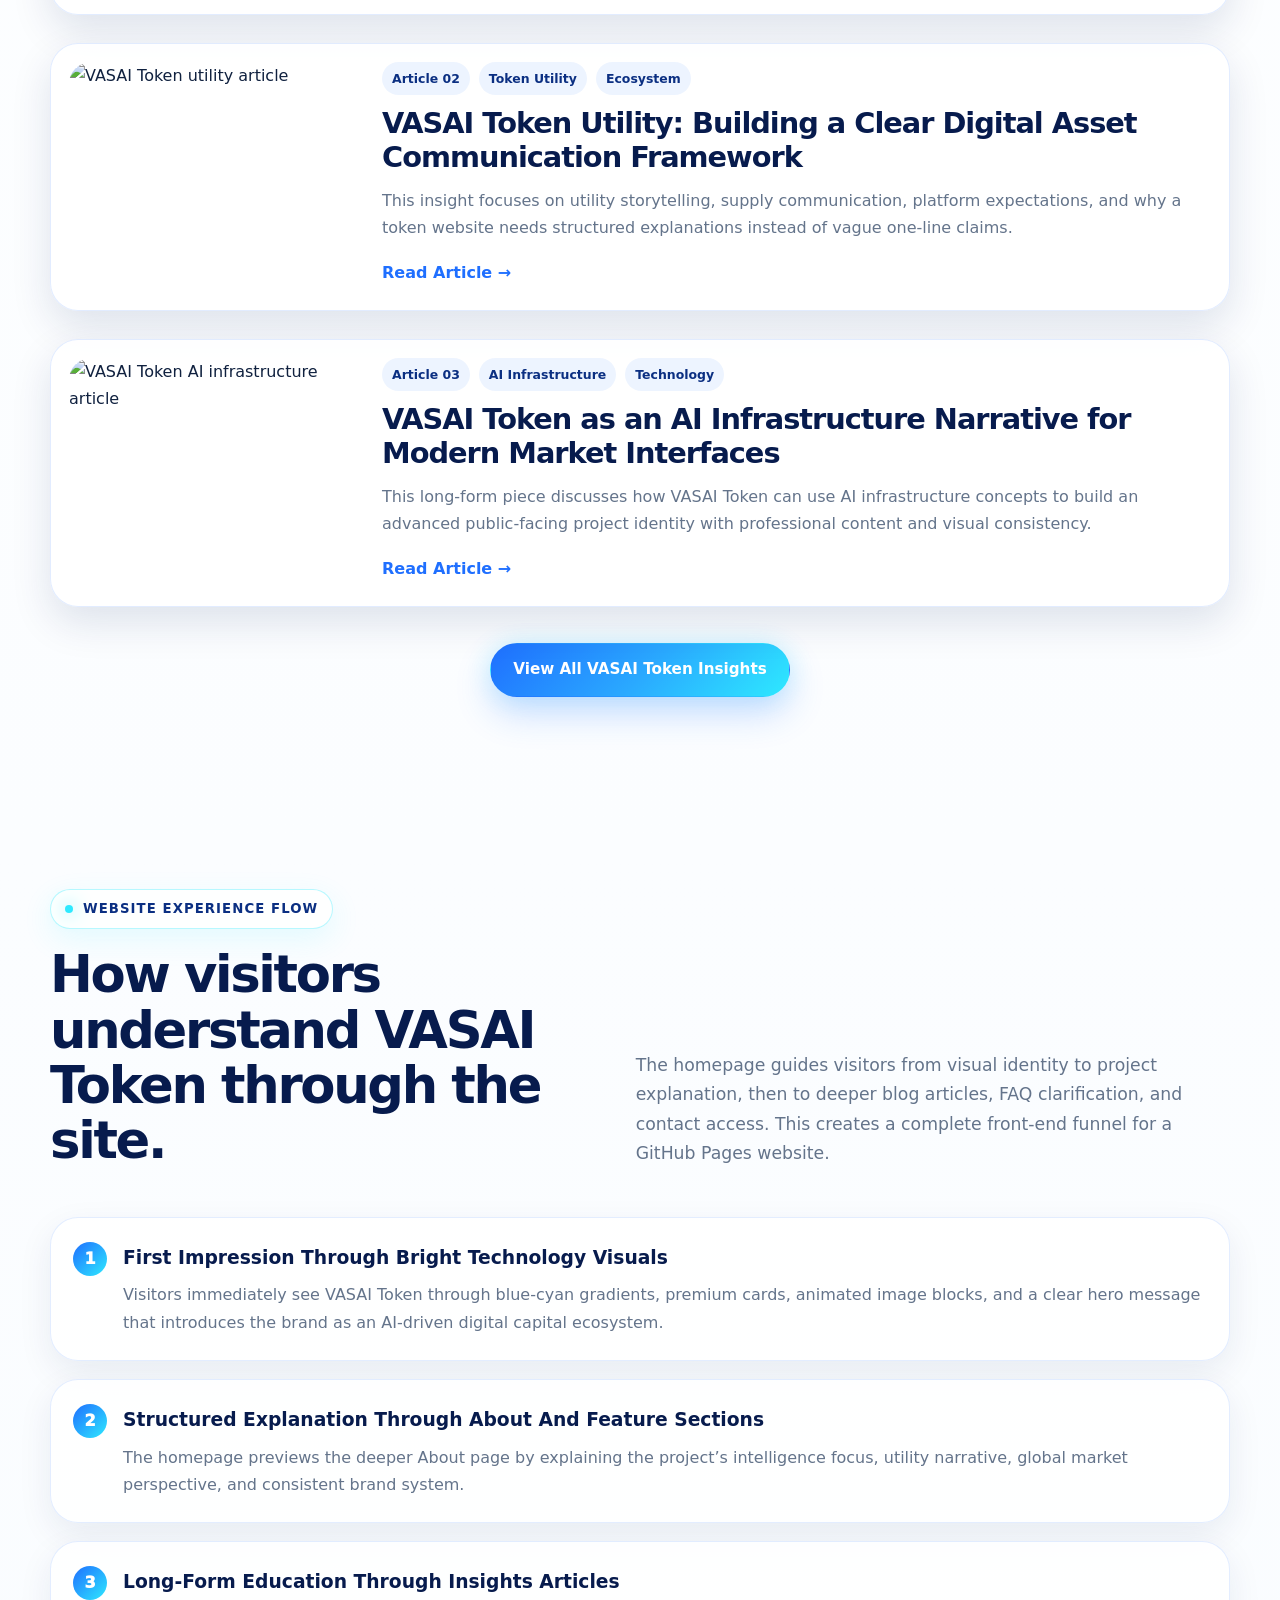
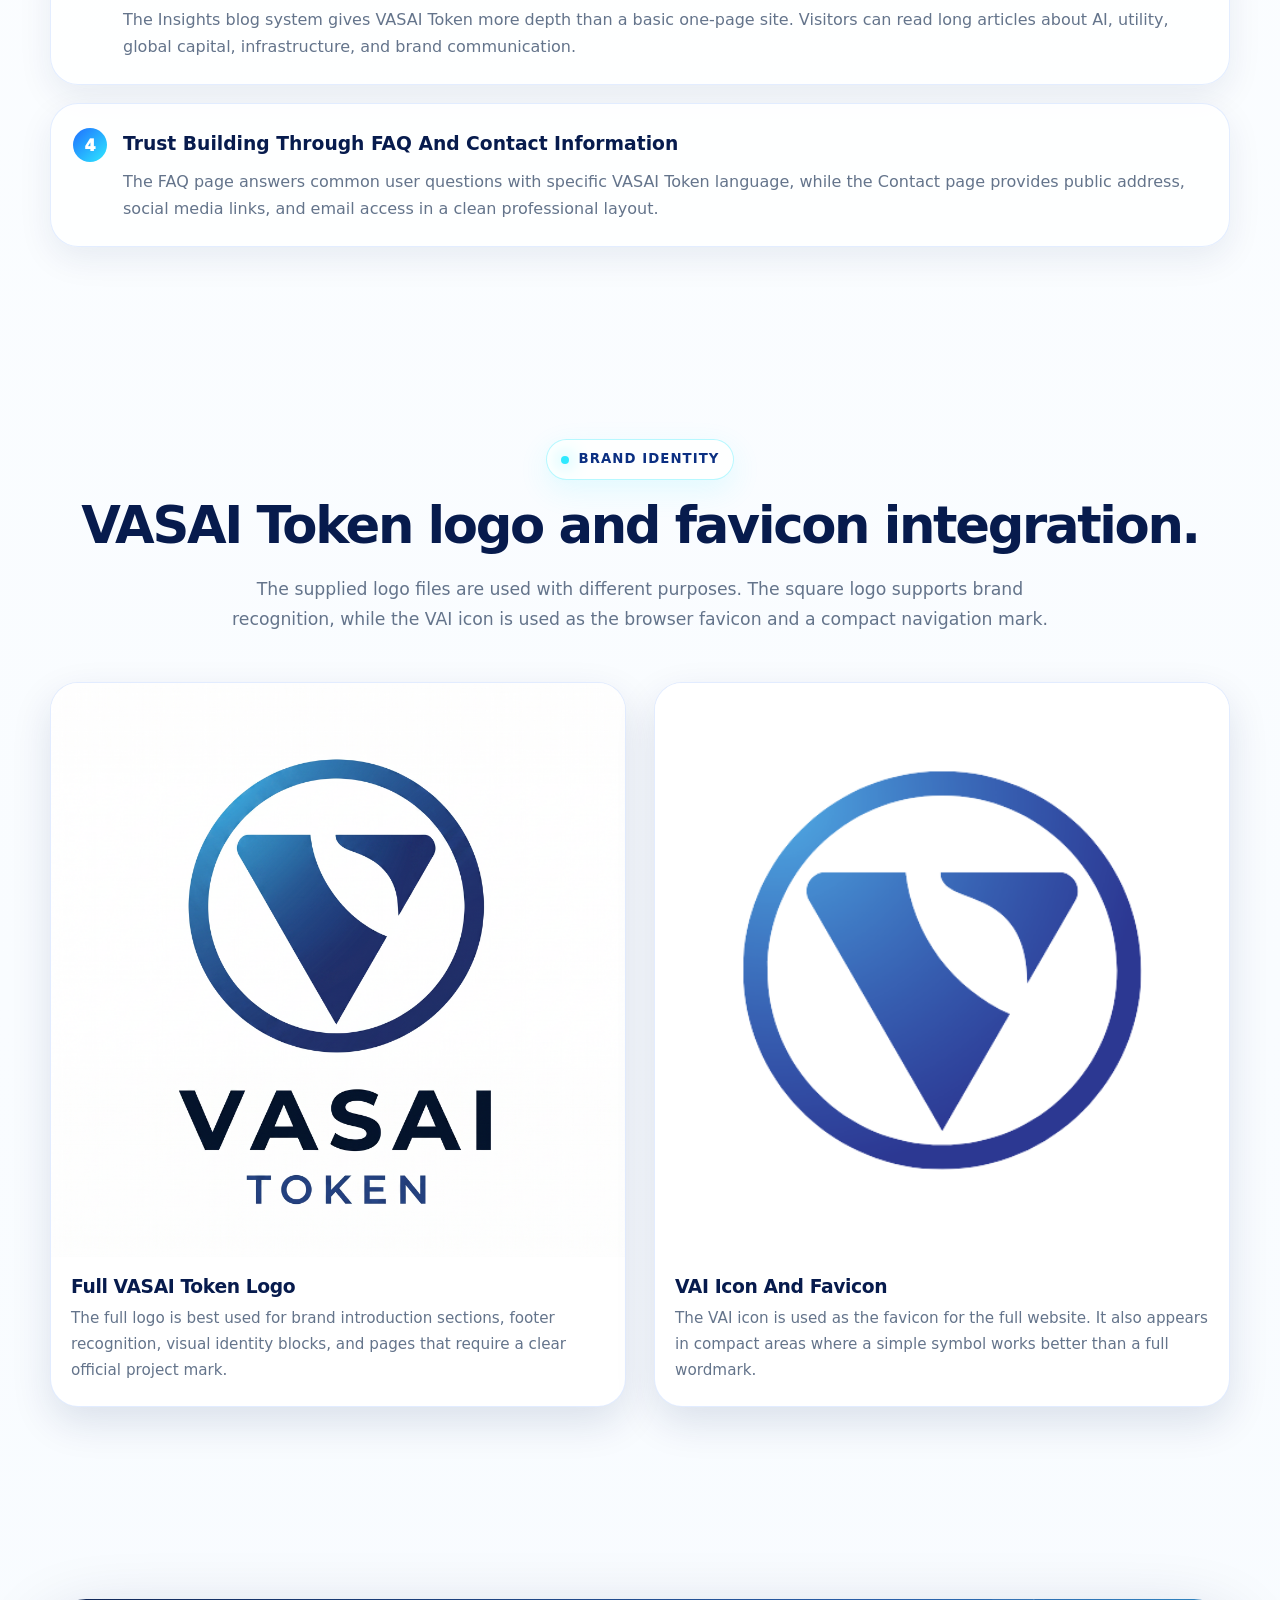
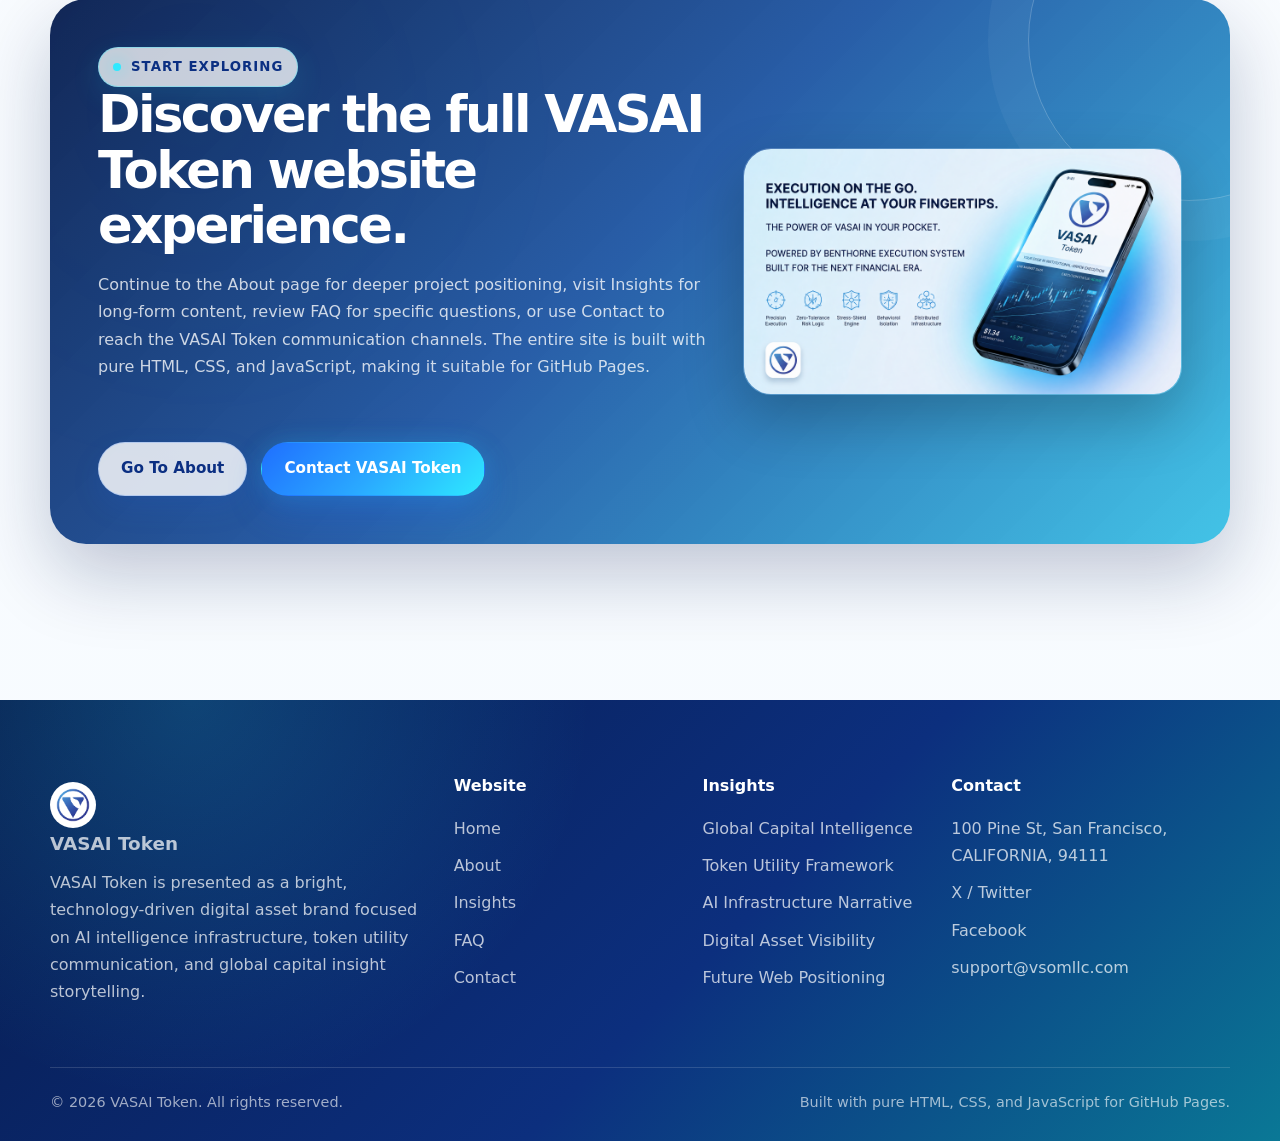
==== commit 6344f971: "Update index.html" ====
--- a/index.html
+++ b/index.html
@@ -2,6 +2,7 @@
 <html lang="en">
 <head>
   <meta charset="UTF-8">
+  <meta name="google-site-verification" content="9CWHLbtvj0WTptEQhsfO25or6hxDYuq1VK1vOYwnJ0w" />
   <meta name="viewport" content="width=device-width, initial-scale=1.0">
 
   <title>VASAI Token | Global Intelligence Infrastructure for AI-Driven Digital Capital</title>
--- a/css/style.css
+++ b/css/style.css
@@ -0,0 +1,1487 @@
+/* =========================================================
+   VASAI Token Official Website
+   File: css/style.css
+   Tech: Pure HTML + CSS + JS
+   Theme: Bright Technology / Blue / Cyan / White
+   ========================================================= */
+
+/* ---------- Root Variables ---------- */
+:root {
+  --primary: #1f6fff;
+  --primary-dark: #0b2f82;
+  --primary-deep: #071b4d;
+  --cyan: #2ee9ff;
+  --cyan-soft: #d9fbff;
+  --sky: #78d8ff;
+  --blue-soft: #eef7ff;
+  --white: #ffffff;
+  --off-white: #f8fbff;
+  --ink: #10213f;
+  --muted: #64748b;
+  --line: rgba(31, 111, 255, 0.16);
+  --glass: rgba(255, 255, 255, 0.72);
+  --glass-strong: rgba(255, 255, 255, 0.88);
+  --shadow-soft: 0 18px 45px rgba(31, 111, 255, 0.12);
+  --shadow-card: 0 16px 40px rgba(8, 35, 90, 0.12);
+  --shadow-glow: 0 0 35px rgba(46, 233, 255, 0.32);
+  --radius-sm: 12px;
+  --radius-md: 18px;
+  --radius-lg: 28px;
+  --radius-xl: 36px;
+  --container: 1180px;
+  --transition: all 0.28s ease;
+}
+
+/* ---------- Reset ---------- */
+* {
+  margin: 0;
+  padding: 0;
+  box-sizing: border-box;
+}
+
+html {
+  scroll-behavior: smooth;
+  font-size: 16px;
+}
+
+body {
+  font-family: Inter, ui-sans-serif, system-ui, -apple-system, BlinkMacSystemFont, "Segoe UI", Arial, sans-serif;
+  color: var(--ink);
+  background:
+    radial-gradient(circle at 12% 4%, rgba(46, 233, 255, 0.20), transparent 28%),
+    radial-gradient(circle at 90% 0%, rgba(31, 111, 255, 0.18), transparent 30%),
+    linear-gradient(180deg, #f6fbff 0%, #ffffff 35%, #f7fbff 100%);
+  line-height: 1.7;
+  overflow-x: hidden;
+}
+
+img {
+  max-width: 100%;
+  height: auto;
+  display: block;
+}
+
+a {
+  color: inherit;
+  text-decoration: none;
+}
+
+button,
+input,
+textarea {
+  font-family: inherit;
+}
+
+ul {
+  list-style: none;
+}
+
+/* ---------- Global Layout ---------- */
+.container {
+  width: min(var(--container), calc(100% - 40px));
+  margin: 0 auto;
+}
+
+.section {
+  padding: 96px 0;
+  position: relative;
+}
+
+.section-sm {
+  padding: 64px 0;
+}
+
+.page-main {
+  min-height: 70vh;
+}
+
+.text-center {
+  text-align: center;
+}
+
+.text-muted {
+  color: var(--muted);
+}
+
+.gradient-text {
+  background: linear-gradient(90deg, var(--primary), var(--cyan), #4b7dff);
+  -webkit-background-clip: text;
+  background-clip: text;
+  color: transparent;
+}
+
+.kicker {
+  display: inline-flex;
+  align-items: center;
+  gap: 10px;
+  padding: 8px 14px;
+  border: 1px solid rgba(46, 233, 255, 0.34);
+  border-radius: 999px;
+  background: rgba(255, 255, 255, 0.76);
+  color: var(--primary-dark);
+  font-weight: 700;
+  font-size: 0.83rem;
+  letter-spacing: 0.08em;
+  text-transform: uppercase;
+  box-shadow: 0 10px 30px rgba(46, 233, 255, 0.12);
+}
+
+.kicker::before {
+  content: "";
+  width: 8px;
+  height: 8px;
+  border-radius: 999px;
+  background: var(--cyan);
+  box-shadow: 0 0 18px var(--cyan);
+}
+
+.section-title {
+  margin-top: 18px;
+  font-size: clamp(2rem, 4vw, 3.8rem);
+  line-height: 1.08;
+  letter-spacing: -0.045em;
+  color: var(--primary-deep);
+}
+
+.section-lead {
+  max-width: 820px;
+  margin: 22px auto 0;
+  font-size: 1.08rem;
+  color: var(--muted);
+}
+
+.section-head {
+  margin-bottom: 48px;
+}
+
+.section-head.split {
+  display: grid;
+  grid-template-columns: 0.95fr 1.05fr;
+  gap: 48px;
+  align-items: end;
+}
+
+.section-head.split .section-lead {
+  margin-left: 0;
+  margin-right: 0;
+}
+
+/* ---------- Header ---------- */
+.site-header {
+  width: 100%;
+  position: sticky;
+  top: 0;
+  z-index: 999;
+  background: rgba(247, 252, 255, 0.76);
+  backdrop-filter: blur(18px);
+  border-bottom: 1px solid rgba(31, 111, 255, 0.10);
+  transition: var(--transition);
+}
+
+.site-header.scrolled {
+  background: rgba(255, 255, 255, 0.92);
+  box-shadow: 0 12px 35px rgba(18, 65, 130, 0.10);
+}
+
+.navbar {
+  height: 78px;
+  display: flex;
+  align-items: center;
+  justify-content: space-between;
+}
+
+.brand {
+  display: inline-flex;
+  align-items: center;
+  gap: 12px;
+  min-width: 220px;
+}
+
+.brand img {
+  width: 44px;
+  height: 44px;
+  object-fit: contain;
+  border-radius: 999px;
+  box-shadow: 0 0 0 6px rgba(46, 233, 255, 0.12);
+}
+
+.brand-text {
+  display: flex;
+  flex-direction: column;
+  line-height: 1.15;
+}
+
+.brand-name {
+  font-size: 1.1rem;
+  font-weight: 900;
+  color: var(--primary-deep);
+  letter-spacing: -0.02em;
+}
+
+.brand-tagline {
+  color: var(--muted);
+  font-size: 0.76rem;
+  font-weight: 600;
+}
+
+.nav-links {
+  display: flex;
+  align-items: center;
+  justify-content: center;
+  gap: 6px;
+}
+
+.nav-links a {
+  color: #1c335f;
+  font-weight: 700;
+  font-size: 0.94rem;
+  padding: 10px 14px;
+  border-radius: 999px;
+  transition: var(--transition);
+}
+
+.nav-links a:hover,
+.nav-links a.active {
+  color: var(--primary);
+  background: rgba(31, 111, 255, 0.08);
+}
+
+.nav-actions {
+  display: flex;
+  align-items: center;
+  gap: 12px;
+}
+
+.menu-toggle {
+  display: none;
+  border: 0;
+  background: var(--white);
+  color: var(--primary-deep);
+  width: 46px;
+  height: 46px;
+  border-radius: 999px;
+  box-shadow: var(--shadow-soft);
+  cursor: pointer;
+}
+
+.menu-toggle span {
+  display: block;
+  width: 20px;
+  height: 2px;
+  margin: 5px auto;
+  background: var(--primary-deep);
+  border-radius: 999px;
+  transition: var(--transition);
+}
+
+/* ---------- Buttons ---------- */
+.btn {
+  display: inline-flex;
+  align-items: center;
+  justify-content: center;
+  gap: 9px;
+  border-radius: 999px;
+  padding: 13px 22px;
+  font-weight: 800;
+  font-size: 0.95rem;
+  border: 1px solid transparent;
+  cursor: pointer;
+  transition: var(--transition);
+  white-space: nowrap;
+}
+
+.btn-primary {
+  color: var(--white);
+  background: linear-gradient(135deg, var(--primary), #2aa9ff 52%, var(--cyan));
+  box-shadow: 0 16px 36px rgba(31, 111, 255, 0.24), 0 0 24px rgba(46, 233, 255, 0.18);
+}
+
+.btn-primary:hover {
+  transform: translateY(-3px);
+  box-shadow: 0 22px 44px rgba(31, 111, 255, 0.30), 0 0 36px rgba(46, 233, 255, 0.28);
+}
+
+.btn-secondary {
+  color: var(--primary-dark);
+  background: rgba(255, 255, 255, 0.82);
+  border-color: rgba(31, 111, 255, 0.18);
+  box-shadow: 0 12px 30px rgba(31, 111, 255, 0.10);
+}
+
+.btn-secondary:hover {
+  color: var(--primary);
+  transform: translateY(-3px);
+  border-color: rgba(46, 233, 255, 0.45);
+  box-shadow: var(--shadow-glow);
+}
+
+.btn-text {
+  display: inline-flex;
+  align-items: center;
+  gap: 8px;
+  color: var(--primary);
+  font-weight: 900;
+  transition: var(--transition);
+}
+
+.btn-text:hover {
+  gap: 13px;
+  color: var(--primary-dark);
+}
+
+/* ---------- Hero ---------- */
+.hero {
+  position: relative;
+  padding: 92px 0 70px;
+  overflow: hidden;
+}
+
+.hero::before {
+  content: "";
+  position: absolute;
+  inset: -130px -80px auto auto;
+  width: 520px;
+  height: 520px;
+  border-radius: 999px;
+  background: radial-gradient(circle, rgba(46, 233, 255, 0.28), transparent 62%);
+  pointer-events: none;
+}
+
+.hero::after {
+  content: "";
+  position: absolute;
+  left: -160px;
+  bottom: -220px;
+  width: 520px;
+  height: 520px;
+  border-radius: 999px;
+  background: radial-gradient(circle, rgba(31, 111, 255, 0.18), transparent 64%);
+  pointer-events: none;
+}
+
+.hero-grid {
+  position: relative;
+  z-index: 2;
+  display: grid;
+  grid-template-columns: 1.03fr 0.97fr;
+  gap: 54px;
+  align-items: center;
+}
+
+.hero-title {
+  margin-top: 20px;
+  font-size: clamp(3rem, 6vw, 5.8rem);
+  line-height: 0.96;
+  letter-spacing: -0.07em;
+  color: var(--primary-deep);
+}
+
+.hero-title span {
+  display: block;
+}
+
+.hero-copy {
+  margin-top: 24px;
+  max-width: 660px;
+  font-size: 1.12rem;
+  color: var(--muted);
+}
+
+.hero-actions {
+  margin-top: 34px;
+  display: flex;
+  flex-wrap: wrap;
+  gap: 14px;
+}
+
+.hero-metrics {
+  margin-top: 42px;
+  display: grid;
+  grid-template-columns: repeat(3, minmax(0, 1fr));
+  gap: 14px;
+}
+
+.metric-card {
+  padding: 18px;
+  border-radius: var(--radius-md);
+  background: rgba(255, 255, 255, 0.70);
+  border: 1px solid rgba(31, 111, 255, 0.12);
+  box-shadow: 0 14px 32px rgba(18, 65, 130, 0.08);
+}
+
+.metric-value {
+  color: var(--primary-deep);
+  font-size: 1.45rem;
+  font-weight: 950;
+  letter-spacing: -0.04em;
+}
+
+.metric-label {
+  margin-top: 4px;
+  color: var(--muted);
+  font-size: 0.86rem;
+  font-weight: 700;
+}
+
+.hero-visual {
+  position: relative;
+}
+
+.hero-frame {
+  position: relative;
+  padding: 14px;
+  border-radius: 34px;
+  background:
+    linear-gradient(145deg, rgba(255,255,255,0.95), rgba(221,248,255,0.72)),
+    linear-gradient(135deg, rgba(46, 233, 255, 0.45), rgba(31, 111, 255, 0.28));
+  border: 1px solid rgba(46, 233, 255, 0.36);
+  box-shadow: 0 30px 70px rgba(8, 35, 90, 0.18);
+  overflow: hidden;
+}
+
+.hero-frame img {
+  width: 100%;
+  min-height: 420px;
+  object-fit: cover;
+  border-radius: 25px;
+}
+
+.float-card {
+  position: absolute;
+  z-index: 4;
+  width: min(240px, 44%);
+  padding: 16px;
+  border-radius: 22px;
+  background: rgba(255, 255, 255, 0.84);
+  border: 1px solid rgba(46, 233, 255, 0.28);
+  box-shadow: var(--shadow-card);
+  backdrop-filter: blur(18px);
+}
+
+.float-card.one {
+  left: -22px;
+  bottom: 36px;
+}
+
+.float-card.two {
+  right: -16px;
+  top: 38px;
+}
+
+.float-card small {
+  color: var(--muted);
+  font-weight: 800;
+}
+
+.float-card strong {
+  display: block;
+  margin-top: 3px;
+  color: var(--primary-deep);
+  font-size: 1rem;
+}
+
+.orb {
+  position: absolute;
+  border-radius: 999px;
+  pointer-events: none;
+  filter: blur(0.2px);
+}
+
+.orb-a {
+  width: 88px;
+  height: 88px;
+  top: -22px;
+  left: 38px;
+  background: radial-gradient(circle at 35% 35%, #ffffff, var(--cyan));
+  opacity: 0.5;
+}
+
+.orb-b {
+  width: 120px;
+  height: 120px;
+  right: -34px;
+  bottom: -40px;
+  background: radial-gradient(circle at 35% 35%, #ffffff, rgba(31,111,255,0.58));
+  opacity: 0.45;
+}
+
+/* ---------- Cards / Grids ---------- */
+.grid-2 {
+  display: grid;
+  grid-template-columns: repeat(2, minmax(0, 1fr));
+  gap: 28px;
+}
+
+.grid-3 {
+  display: grid;
+  grid-template-columns: repeat(3, minmax(0, 1fr));
+  gap: 26px;
+}
+
+.grid-4 {
+  display: grid;
+  grid-template-columns: repeat(4, minmax(0, 1fr));
+  gap: 22px;
+}
+
+.card {
+  position: relative;
+  background: rgba(255, 255, 255, 0.78);
+  border: 1px solid rgba(31, 111, 255, 0.13);
+  border-radius: var(--radius-lg);
+  padding: 28px;
+  box-shadow: var(--shadow-card);
+  overflow: hidden;
+  transition: var(--transition);
+}
+
+.card::before {
+  content: "";
+  position: absolute;
+  inset: 0;
+  background: radial-gradient(circle at top right, rgba(46, 233, 255, 0.18), transparent 42%);
+  opacity: 0;
+  transition: var(--transition);
+}
+
+.card:hover {
+  transform: translateY(-7px);
+  border-color: rgba(46, 233, 255, 0.35);
+  box-shadow: 0 24px 56px rgba(8, 35, 90, 0.16);
+}
+
+.card:hover::before {
+  opacity: 1;
+}
+
+.card > * {
+  position: relative;
+  z-index: 2;
+}
+
+.icon-badge {
+  width: 56px;
+  height: 56px;
+  display: grid;
+  place-items: center;
+  border-radius: 18px;
+  background: linear-gradient(135deg, rgba(31, 111, 255, 0.12), rgba(46, 233, 255, 0.24));
+  color: var(--primary);
+  font-size: 1.45rem;
+  font-weight: 950;
+  box-shadow: inset 0 0 0 1px rgba(31, 111, 255, 0.12);
+}
+
+.card h3 {
+  margin-top: 18px;
+  font-size: 1.32rem;
+  line-height: 1.25;
+  color: var(--primary-deep);
+  letter-spacing: -0.03em;
+}
+
+.card p {
+  margin-top: 12px;
+  color: var(--muted);
+}
+
+/* ---------- Image Blocks ---------- */
+.image-card {
+  overflow: hidden;
+  border-radius: var(--radius-lg);
+  background: var(--white);
+  border: 1px solid rgba(31, 111, 255, 0.13);
+  box-shadow: var(--shadow-card);
+  transition: var(--transition);
+}
+
+.image-card:hover {
+  transform: translateY(-6px);
+  box-shadow: 0 26px 60px rgba(8, 35, 90, 0.16);
+}
+
+.image-card img {
+  width: 100%;
+  object-fit: cover;
+  transition: transform 0.55s ease;
+}
+
+.image-card:hover img {
+  transform: scale(1.045);
+}
+
+.image-wide img {
+  aspect-ratio: 16 / 8.5;
+}
+
+.image-square img {
+  aspect-ratio: 1 / 1;
+}
+
+.image-tall img {
+  aspect-ratio: 4 / 5;
+}
+
+.image-caption {
+  padding: 18px 20px 22px;
+}
+
+.image-caption h3 {
+  color: var(--primary-deep);
+  line-height: 1.25;
+  letter-spacing: -0.02em;
+}
+
+.image-caption p {
+  margin-top: 8px;
+  color: var(--muted);
+  font-size: 0.95rem;
+}
+
+/* ---------- Feature Band ---------- */
+.feature-band {
+  position: relative;
+  border-radius: var(--radius-xl);
+  padding: 48px;
+  background:
+    linear-gradient(135deg, rgba(7, 27, 77, 0.95), rgba(17, 76, 158, 0.90) 48%, rgba(27, 183, 226, 0.82)),
+    radial-gradient(circle at 12% 20%, rgba(46, 233, 255, 0.32), transparent 34%);
+  color: var(--white);
+  overflow: hidden;
+  box-shadow: 0 30px 76px rgba(7, 27, 77, 0.24);
+}
+
+.feature-band::after {
+  content: "";
+  position: absolute;
+  right: -120px;
+  top: -120px;
+  width: 320px;
+  height: 320px;
+  border-radius: 999px;
+  border: 1px solid rgba(255,255,255,0.22);
+  box-shadow: 0 0 0 40px rgba(255,255,255,0.04);
+}
+
+.feature-band h2 {
+  font-size: clamp(2rem, 4vw, 3.4rem);
+  line-height: 1.08;
+  letter-spacing: -0.05em;
+}
+
+.feature-band p {
+  margin-top: 18px;
+  max-width: 760px;
+  color: rgba(255, 255, 255, 0.78);
+}
+
+.feature-band .btn {
+  margin-top: 28px;
+}
+
+.feature-band-grid {
+  position: relative;
+  z-index: 2;
+  display: grid;
+  grid-template-columns: 1fr 0.72fr;
+  gap: 36px;
+  align-items: center;
+}
+
+.feature-band img {
+  border-radius: 28px;
+  border: 1px solid rgba(255,255,255,0.18);
+  box-shadow: 0 24px 60px rgba(0, 0, 0, 0.24);
+}
+
+/* ---------- Page Hero ---------- */
+.page-hero {
+  padding: 86px 0 70px;
+  position: relative;
+  overflow: hidden;
+}
+
+.page-hero::before {
+  content: "";
+  position: absolute;
+  inset: 0;
+  background:
+    radial-gradient(circle at 22% 16%, rgba(46, 233, 255, 0.20), transparent 32%),
+    radial-gradient(circle at 82% 8%, rgba(31, 111, 255, 0.16), transparent 32%);
+  pointer-events: none;
+}
+
+.page-hero-inner {
+  position: relative;
+  z-index: 2;
+  max-width: 920px;
+}
+
+.breadcrumb {
+  display: flex;
+  flex-wrap: wrap;
+  gap: 8px;
+  color: var(--muted);
+  font-size: 0.9rem;
+  font-weight: 700;
+  margin-bottom: 20px;
+}
+
+.breadcrumb a {
+  color: var(--primary);
+}
+
+.page-title {
+  font-size: clamp(2.7rem, 6vw, 5.6rem);
+  line-height: 0.98;
+  letter-spacing: -0.07em;
+  color: var(--primary-deep);
+}
+
+.page-description {
+  margin-top: 24px;
+  max-width: 800px;
+  font-size: 1.12rem;
+  color: var(--muted);
+}
+
+/* ---------- Blog System ---------- */
+.blog-layout {
+  display: grid;
+  grid-template-columns: 1fr 340px;
+  gap: 32px;
+  align-items: start;
+}
+
+.blog-grid {
+  display: grid;
+  gap: 28px;
+}
+
+.blog-card {
+  display: grid;
+  grid-template-columns: 285px 1fr;
+  gap: 28px;
+  padding: 18px;
+  border-radius: var(--radius-lg);
+  background: rgba(255,255,255,0.84);
+  border: 1px solid rgba(31, 111, 255, 0.13);
+  box-shadow: var(--shadow-card);
+  transition: var(--transition);
+}
+
+.blog-card:hover {
+  transform: translateY(-6px);
+  border-color: rgba(46, 233, 255, 0.38);
+  box-shadow: 0 24px 58px rgba(8, 35, 90, 0.15);
+}
+
+.blog-card-image {
+  overflow: hidden;
+  border-radius: 22px;
+}
+
+.blog-card-image img {
+  width: 100%;
+  height: 100%;
+  min-height: 230px;
+  object-fit: cover;
+  transition: transform 0.5s ease;
+}
+
+.blog-card:hover .blog-card-image img {
+  transform: scale(1.05);
+}
+
+.blog-meta {
+  display: flex;
+  flex-wrap: wrap;
+  gap: 9px;
+  margin-bottom: 12px;
+}
+
+.blog-meta span {
+  padding: 6px 10px;
+  border-radius: 999px;
+  background: rgba(31, 111, 255, 0.08);
+  color: var(--primary-dark);
+  font-size: 0.78rem;
+  font-weight: 800;
+}
+
+.blog-card h2,
+.blog-card h3 {
+  color: var(--primary-deep);
+  line-height: 1.18;
+  letter-spacing: -0.035em;
+}
+
+.blog-card h2 {
+  font-size: 1.8rem;
+}
+
+.blog-card h3 {
+  font-size: 1.45rem;
+}
+
+.blog-card p {
+  margin-top: 12px;
+  color: var(--muted);
+}
+
+.blog-card .btn-text {
+  margin-top: 18px;
+}
+
+.sidebar {
+  position: sticky;
+  top: 100px;
+  display: grid;
+  gap: 20px;
+}
+
+.sidebar-card {
+  padding: 24px;
+  border-radius: var(--radius-lg);
+  background: rgba(255,255,255,0.84);
+  border: 1px solid rgba(31, 111, 255, 0.13);
+  box-shadow: var(--shadow-card);
+}
+
+.sidebar-card h3 {
+  color: var(--primary-deep);
+  letter-spacing: -0.03em;
+}
+
+.sidebar-card p,
+.sidebar-card li {
+  color: var(--muted);
+  margin-top: 10px;
+}
+
+.sidebar-card li {
+  padding: 10px 0;
+  border-bottom: 1px solid rgba(31, 111, 255, 0.10);
+}
+
+.sidebar-card li:last-child {
+  border-bottom: 0;
+}
+
+/* ---------- Article ---------- */
+.article-wrap {
+  max-width: 940px;
+  margin: 0 auto;
+}
+
+.article-hero-image {
+  margin-top: 42px;
+  overflow: hidden;
+  border-radius: var(--radius-xl);
+  box-shadow: 0 30px 72px rgba(8, 35, 90, 0.18);
+  border: 1px solid rgba(31, 111, 255, 0.14);
+}
+
+.article-hero-image img {
+  width: 100%;
+  aspect-ratio: 16 / 8;
+  object-fit: cover;
+}
+
+.article-content {
+  margin-top: 54px;
+  padding: 46px;
+  background: rgba(255,255,255,0.86);
+  border: 1px solid rgba(31, 111, 255, 0.12);
+  border-radius: var(--radius-xl);
+  box-shadow: var(--shadow-card);
+}
+
+.article-content h2 {
+  margin-top: 34px;
+  color: var(--primary-deep);
+  font-size: 2rem;
+  line-height: 1.18;
+  letter-spacing: -0.04em;
+}
+
+.article-content h2:first-child {
+  margin-top: 0;
+}
+
+.article-content h3 {
+  margin-top: 28px;
+  color: var(--primary-dark);
+  font-size: 1.45rem;
+  line-height: 1.25;
+}
+
+.article-content p {
+  margin-top: 18px;
+  color: #394a67;
+  font-size: 1.04rem;
+}
+
+.article-content ul,
+.article-content ol {
+  margin-top: 18px;
+  padding-left: 22px;
+  color: #394a67;
+}
+
+.article-content ul {
+  list-style: disc;
+}
+
+.article-content ol {
+  list-style: decimal;
+}
+
+.article-content li {
+  margin: 10px 0;
+}
+
+.article-note {
+  margin: 32px 0;
+  padding: 26px;
+  border-radius: 24px;
+  background: linear-gradient(135deg, rgba(31,111,255,0.10), rgba(46,233,255,0.14));
+  border: 1px solid rgba(46, 233, 255, 0.28);
+}
+
+.article-navigation {
+  margin-top: 34px;
+  display: flex;
+  justify-content: space-between;
+  gap: 18px;
+}
+
+/* ---------- FAQ ---------- */
+.faq-wrap {
+  max-width: 980px;
+  margin: 0 auto;
+  display: grid;
+  gap: 16px;
+}
+
+.faq-item {
+  border-radius: 24px;
+  background: rgba(255,255,255,0.86);
+  border: 1px solid rgba(31,111,255,0.13);
+  box-shadow: 0 14px 36px rgba(8,35,90,0.08);
+  overflow: hidden;
+}
+
+.faq-question {
+  width: 100%;
+  padding: 22px 24px;
+  display: flex;
+  justify-content: space-between;
+  align-items: center;
+  gap: 18px;
+  border: 0;
+  background: transparent;
+  color: var(--primary-deep);
+  text-align: left;
+  font-size: 1.05rem;
+  font-weight: 900;
+  cursor: pointer;
+}
+
+.faq-icon {
+  width: 32px;
+  height: 32px;
+  flex: 0 0 32px;
+  display: grid;
+  place-items: center;
+  border-radius: 999px;
+  background: rgba(31,111,255,0.09);
+  color: var(--primary);
+  transition: var(--transition);
+}
+
+.faq-answer {
+  max-height: 0;
+  overflow: hidden;
+  transition: max-height 0.32s ease;
+}
+
+.faq-answer-inner {
+  padding: 0 24px 24px;
+  color: var(--muted);
+}
+
+.faq-item.active .faq-icon {
+  transform: rotate(45deg);
+  background: var(--primary);
+  color: var(--white);
+}
+
+.faq-item.active {
+  border-color: rgba(46,233,255,0.35);
+}
+
+/* ---------- Contact ---------- */
+.contact-grid {
+  display: grid;
+  grid-template-columns: 0.9fr 1.1fr;
+  gap: 32px;
+  align-items: stretch;
+}
+
+.contact-card {
+  padding: 32px;
+  border-radius: var(--radius-xl);
+  background: rgba(255,255,255,0.86);
+  border: 1px solid rgba(31,111,255,0.13);
+  box-shadow: var(--shadow-card);
+}
+
+.contact-list {
+  display: grid;
+  gap: 16px;
+  margin-top: 24px;
+}
+
+.contact-item {
+  display: flex;
+  gap: 14px;
+  padding: 18px;
+  border-radius: 22px;
+  background: rgba(31,111,255,0.055);
+  border: 1px solid rgba(31,111,255,0.10);
+}
+
+.contact-item-icon {
+  width: 42px;
+  height: 42px;
+  display: grid;
+  place-items: center;
+  flex: 0 0 42px;
+  border-radius: 15px;
+  color: var(--primary);
+  background: rgba(46,233,255,0.18);
+  font-weight: 950;
+}
+
+.contact-item h3 {
+  color: var(--primary-deep);
+  font-size: 1rem;
+}
+
+.contact-item p,
+.contact-item a {
+  display: inline-block;
+  margin-top: 4px;
+  color: var(--muted);
+  word-break: break-word;
+}
+
+.contact-item a:hover {
+  color: var(--primary);
+}
+
+.contact-form {
+  display: grid;
+  gap: 16px;
+}
+
+.form-row {
+  display: grid;
+  grid-template-columns: repeat(2, minmax(0, 1fr));
+  gap: 16px;
+}
+
+.form-field label {
+  display: block;
+  margin-bottom: 8px;
+  color: var(--primary-deep);
+  font-weight: 800;
+  font-size: 0.92rem;
+}
+
+.form-field input,
+.form-field textarea {
+  width: 100%;
+  border: 1px solid rgba(31,111,255,0.18);
+  border-radius: 18px;
+  padding: 14px 16px;
+  outline: none;
+  color: var(--ink);
+  background: rgba(255,255,255,0.82);
+  transition: var(--transition);
+}
+
+.form-field textarea {
+  min-height: 150px;
+  resize: vertical;
+}
+
+.form-field input:focus,
+.form-field textarea:focus {
+  border-color: rgba(46,233,255,0.75);
+  box-shadow: 0 0 0 5px rgba(46,233,255,0.12);
+}
+
+/* ---------- Footer ---------- */
+.site-footer {
+  position: relative;
+  margin-top: 60px;
+  padding: 72px 0 26px;
+  background:
+    radial-gradient(circle at 15% 0%, rgba(46,233,255,0.18), transparent 34%),
+    linear-gradient(135deg, #071b4d, #0c2f7e 56%, #0a7896);
+  color: var(--white);
+  overflow: hidden;
+}
+
+.footer-grid {
+  display: grid;
+  grid-template-columns: 1.2fr 0.7fr 0.7fr 0.9fr;
+  gap: 32px;
+}
+
+.footer-brand {
+  display: flex;
+  align-items: center;
+  gap: 12px;
+}
+
+.footer-brand img {
+  width: 46px;
+  height: 46px;
+  object-fit: contain;
+  border-radius: 999px;
+}
+
+.footer-brand strong {
+  font-size: 1.15rem;
+}
+
+.footer-text {
+  margin-top: 18px;
+  color: rgba(255,255,255,0.72);
+  max-width: 390px;
+}
+
+.footer-col h3 {
+  font-size: 1rem;
+  margin-bottom: 16px;
+}
+
+.footer-col a,
+.footer-col p {
+  display: block;
+  margin: 10px 0;
+  color: rgba(255,255,255,0.72);
+  transition: var(--transition);
+}
+
+.footer-col a:hover {
+  color: var(--cyan);
+}
+
+.footer-bottom {
+  margin-top: 52px;
+  padding-top: 22px;
+  border-top: 1px solid rgba(255,255,255,0.14);
+  display: flex;
+  justify-content: space-between;
+  gap: 20px;
+  color: rgba(255,255,255,0.62);
+  font-size: 0.9rem;
+}
+
+/* ---------- Animation ---------- */
+.reveal {
+  opacity: 0;
+  transform: translateY(24px);
+  transition: opacity 0.75s ease, transform 0.75s ease;
+}
+
+.reveal.visible {
+  opacity: 1;
+  transform: translateY(0);
+}
+
+.fade-in {
+  animation: fadeIn 0.8s ease both;
+}
+
+.float {
+  animation: floatMove 5.2s ease-in-out infinite;
+}
+
+.float-delay {
+  animation: floatMove 6.4s ease-in-out infinite;
+  animation-delay: 0.8s;
+}
+
+.pulse-glow {
+  animation: pulseGlow 3s ease-in-out infinite;
+}
+
+@keyframes fadeIn {
+  from {
+    opacity: 0;
+    transform: translateY(18px);
+  }
+
+  to {
+    opacity: 1;
+    transform: translateY(0);
+  }
+}
+
+@keyframes floatMove {
+  0%, 100% {
+    transform: translateY(0);
+  }
+
+  50% {
+    transform: translateY(-14px);
+  }
+}
+
+@keyframes pulseGlow {
+  0%, 100% {
+    box-shadow: 0 0 0 rgba(46, 233, 255, 0.0);
+  }
+
+  50% {
+    box-shadow: 0 0 38px rgba(46, 233, 255, 0.34);
+  }
+}
+
+/* ---------- Utility Components ---------- */
+.stat-strip {
+  display: grid;
+  grid-template-columns: repeat(4, minmax(0, 1fr));
+  gap: 18px;
+}
+
+.stat-box {
+  padding: 26px;
+  border-radius: var(--radius-lg);
+  background: rgba(255,255,255,0.82);
+  border: 1px solid rgba(31,111,255,0.12);
+  box-shadow: var(--shadow-card);
+  text-align: center;
+}
+
+.stat-box strong {
+  display: block;
+  color: var(--primary-deep);
+  font-size: 2rem;
+  letter-spacing: -0.04em;
+}
+
+.stat-box span {
+  display: block;
+  margin-top: 8px;
+  color: var(--muted);
+  font-weight: 700;
+}
+
+.logo-cloud {
+  display: grid;
+  grid-template-columns: repeat(5, minmax(0, 1fr));
+  gap: 16px;
+}
+
+.logo-tile {
+  min-height: 92px;
+  padding: 18px;
+  display: grid;
+  place-items: center;
+  border-radius: 22px;
+  background: rgba(255,255,255,0.78);
+  border: 1px solid rgba(31,111,255,0.12);
+  color: var(--primary-dark);
+  font-weight: 900;
+  text-align: center;
+}
+
+.timeline {
+  position: relative;
+  display: grid;
+  gap: 18px;
+}
+
+.timeline-item {
+  position: relative;
+  padding: 24px 24px 24px 72px;
+  border-radius: var(--radius-lg);
+  background: rgba(255,255,255,0.82);
+  border: 1px solid rgba(31,111,255,0.12);
+  box-shadow: 0 12px 34px rgba(8,35,90,0.08);
+}
+
+.timeline-number {
+  position: absolute;
+  left: 22px;
+  top: 24px;
+  width: 34px;
+  height: 34px;
+  display: grid;
+  place-items: center;
+  border-radius: 999px;
+  background: linear-gradient(135deg, var(--primary), var(--cyan));
+  color: var(--white);
+  font-weight: 950;
+}
+
+.timeline-item h3 {
+  color: var(--primary-deep);
+}
+
+.timeline-item p {
+  margin-top: 8px;
+  color: var(--muted);
+}
+
+/* ---------- Responsive ---------- */
+@media (max-width: 1080px) {
+  .hero-grid,
+  .section-head.split,
+  .feature-band-grid,
+  .contact-grid,
+  .blog-layout {
+    grid-template-columns: 1fr;
+  }
+
+  .sidebar {
+    position: static;
+  }
+
+  .grid-4 {
+    grid-template-columns: repeat(2, minmax(0, 1fr));
+  }
+
+  .footer-grid {
+    grid-template-columns: repeat(2, minmax(0, 1fr));
+  }
+
+  .hero-frame img {
+    min-height: 360px;
+  }
+}
+
+@media (max-width: 860px) {
+  .navbar {
+    height: 72px;
+  }
+
+  .nav-links {
+    position: fixed;
+    left: 20px;
+    right: 20px;
+    top: 82px;
+    display: none;
+    flex-direction: column;
+    align-items: stretch;
+    padding: 16px;
+    border-radius: 24px;
+    background: rgba(255,255,255,0.96);
+    border: 1px solid rgba(31,111,255,0.14);
+    box-shadow: var(--shadow-card);
+  }
+
+  .nav-links.open {
+    display: flex;
+  }
+
+  .nav-links a {
+    padding: 13px 16px;
+  }
+
+  .menu-toggle {
+    display: block;
+  }
+
+  .nav-actions .btn {
+    display: none;
+  }
+
+  .hero {
+    padding-top: 62px;
+  }
+
+  .hero-metrics,
+  .grid-3,
+  .stat-strip,
+  .logo-cloud {
+    grid-template-columns: repeat(2, minmax(0, 1fr));
+  }
+
+  .blog-card {
+    grid-template-columns: 1fr;
+  }
+
+  .blog-card-image img {
+    min-height: 260px;
+  }
+
+  .article-content {
+    padding: 30px;
+  }
+}
+
+@media (max-width: 640px) {
+  .container {
+    width: min(100% - 28px, var(--container));
+  }
+
+  .section {
+    padding: 70px 0;
+  }
+
+  .hero-title,
+  .page-title {
+    letter-spacing: -0.055em;
+  }
+
+  .hero-actions,
+  .article-navigation,
+  .footer-bottom {
+    flex-direction: column;
+    align-items: stretch;
+  }
+
+  .hero-metrics,
+  .grid-2,
+  .grid-3,
+  .grid-4,
+  .stat-strip,
+  .logo-cloud,
+  .form-row {
+    grid-template-columns: 1fr;
+  }
+
+  .feature-band {
+    padding: 30px;
+    border-radius: 28px;
+  }
+
+  .float-card {
+    position: static;
+    width: 100%;
+    margin-top: 14px;
+  }
+
+  .hero-frame img {
+    min-height: 280px;
+  }
+
+  .footer-grid {
+    grid-template-columns: 1fr;
+  }
+
+  .brand {
+    min-width: auto;
+  }
+
+  .brand-tagline {
+    display: none;
+  }
+}
